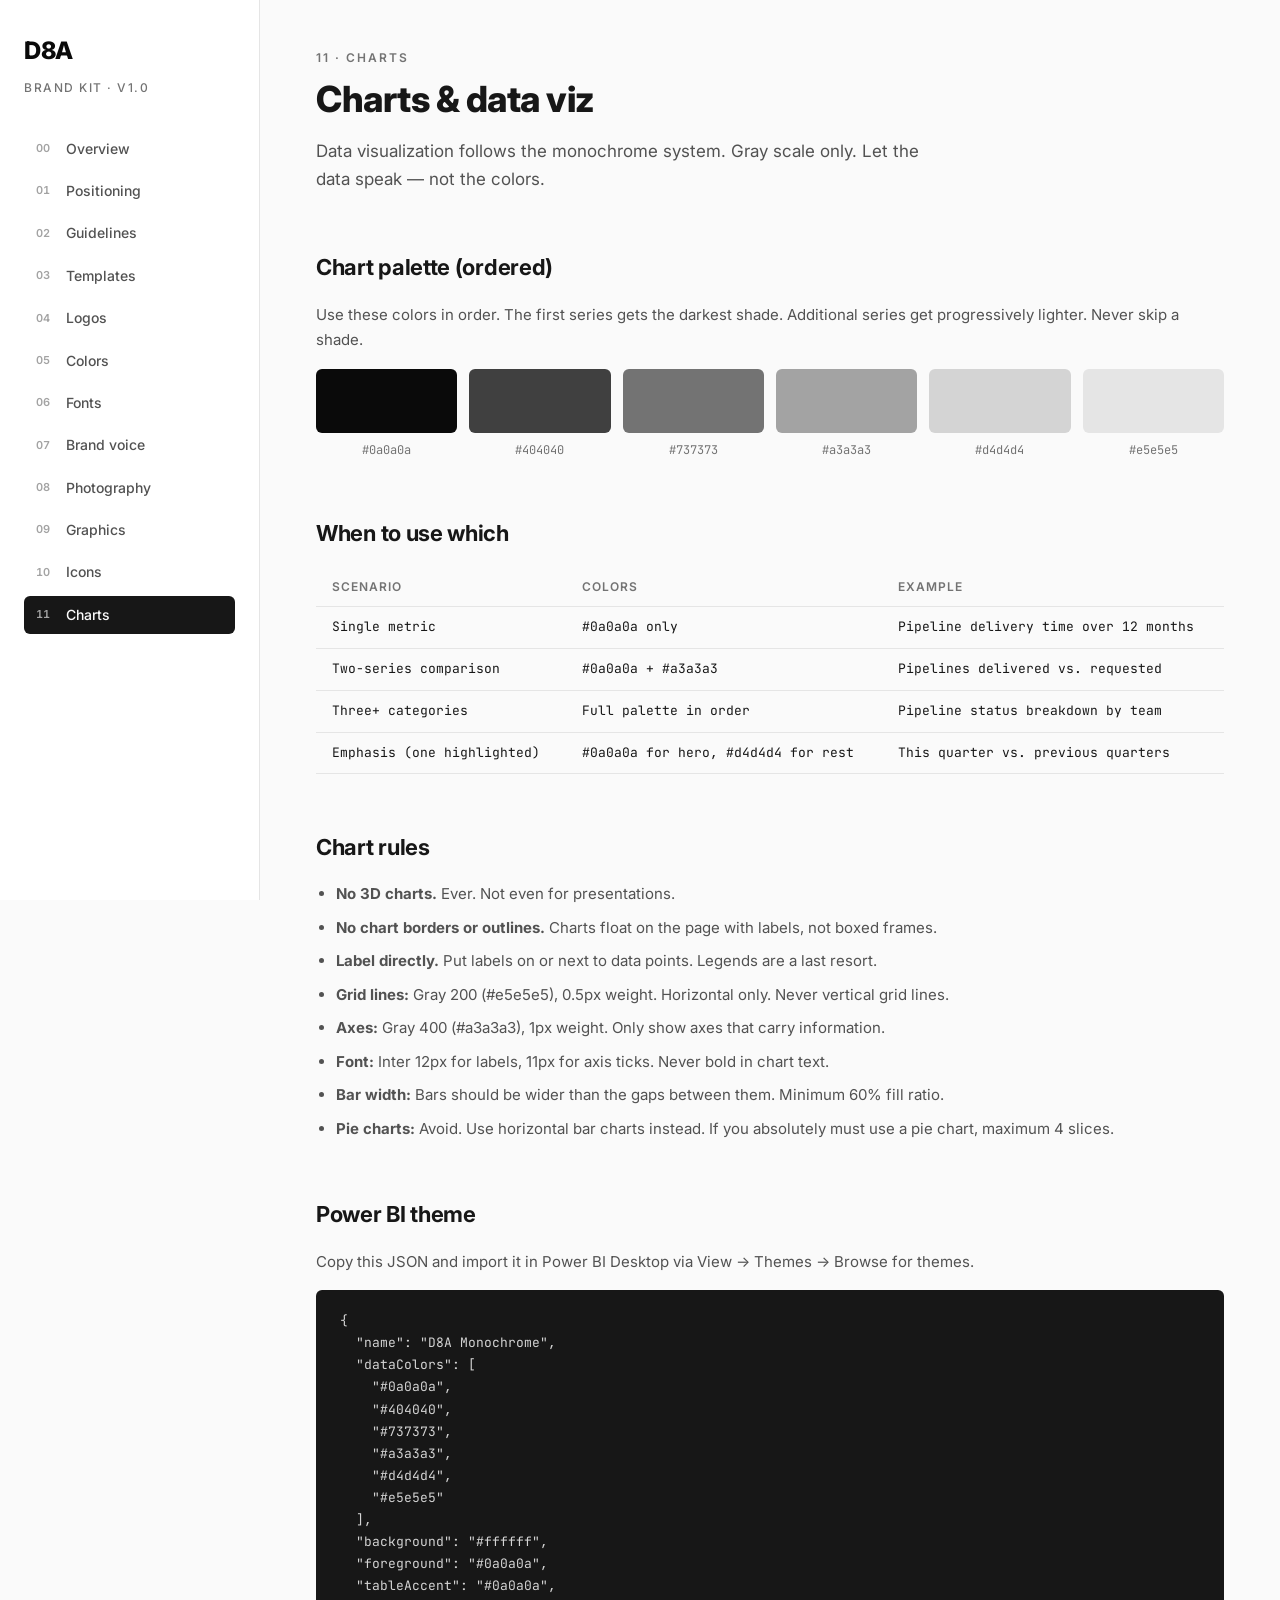
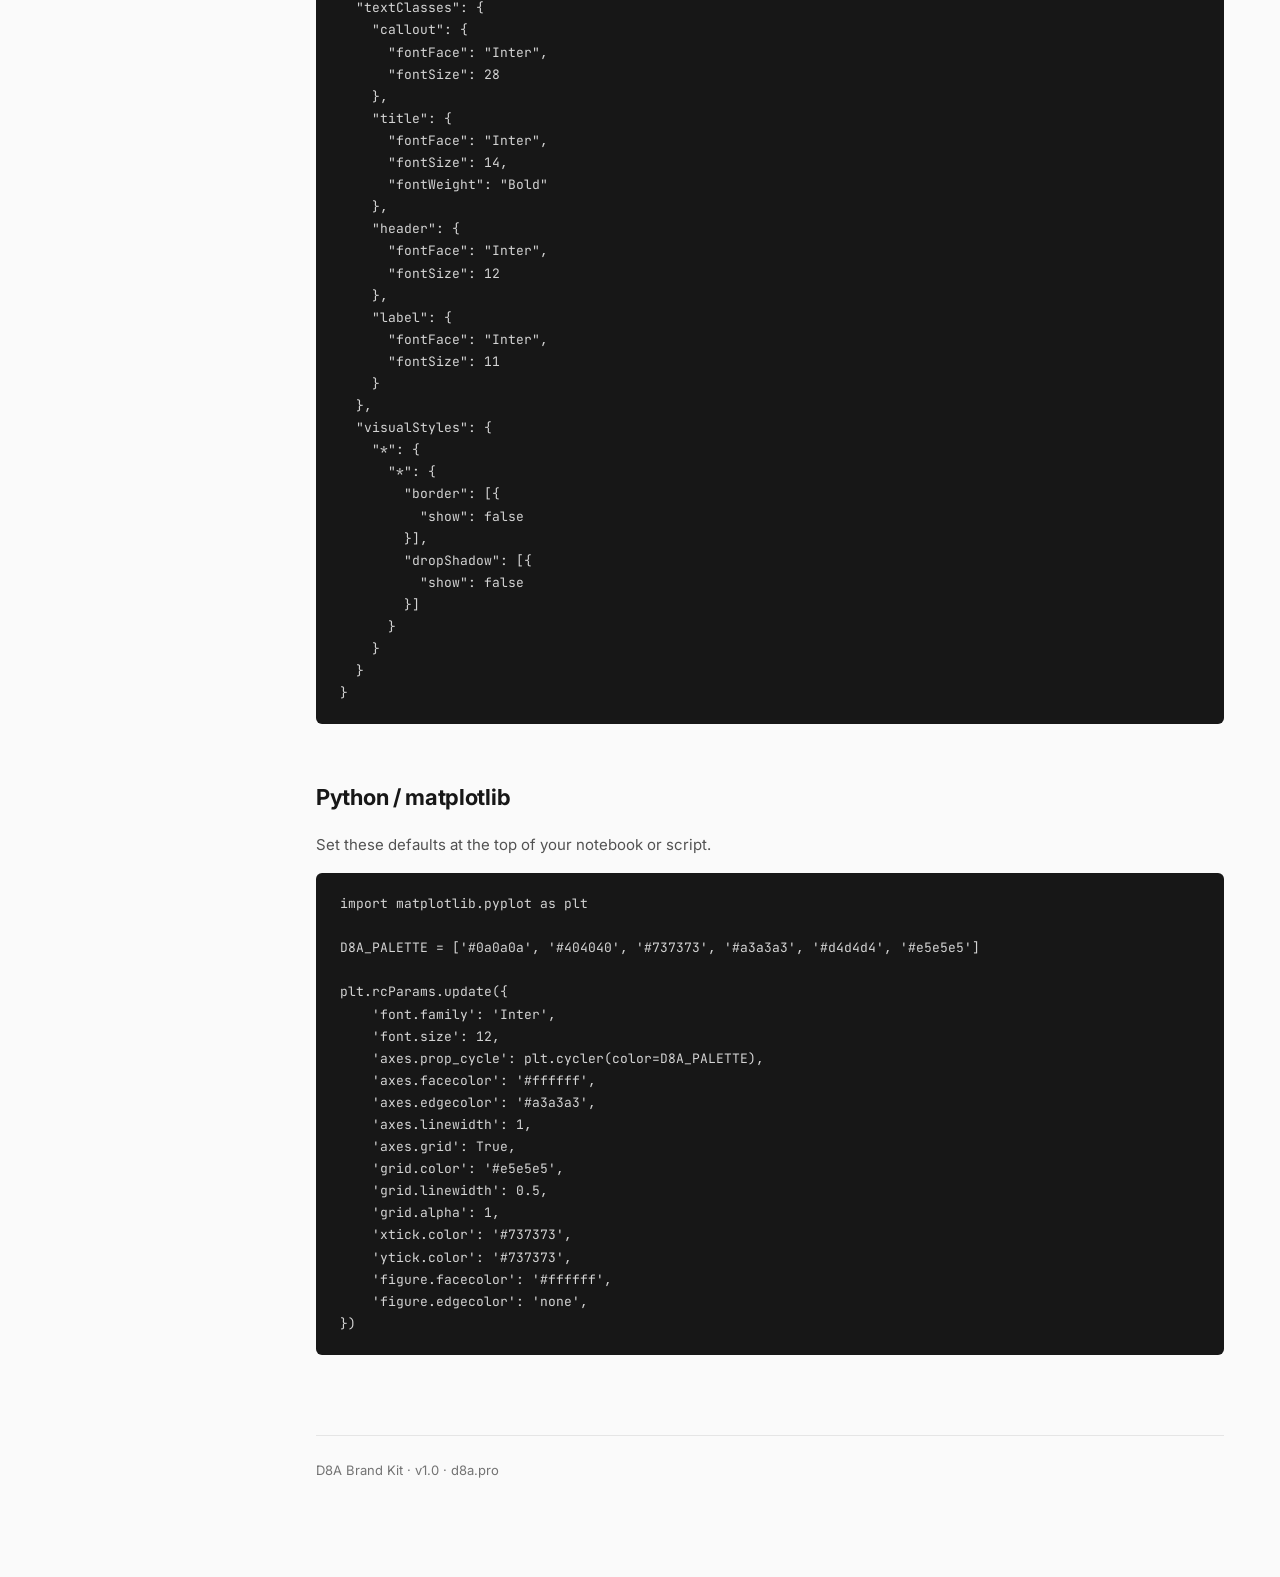
==== charts.html @ 619b54b8 "Initial D8A Brand Kit v1.0 12-page static brand kit: positioning, guidelines, templates, logos, colo" ====
<!DOCTYPE html>
<html lang="en">
<head>
  <meta charset="UTF-8">
  <meta name="viewport" content="width=device-width, initial-scale=1.0">
  <title>Charts &middot; D8A Brand Kit</title>
  <link rel="preconnect" href="https://fonts.googleapis.com">
  <link href="https://fonts.googleapis.com/css2?family=Inter:wght@400;500;600;700;800;900&family=JetBrains+Mono:wght@400;500&display=swap" rel="stylesheet">
  <link rel="stylesheet" href="css/style.css">
</head>
<body>
  <div class="shell">

    <aside class="sidebar">
      <div class="sidebar-brand"><h1>D8A</h1></div>
      <div class="sidebar-version">Brand Kit &middot; v1.0</div>
      <nav>
        <a href="index.html"><span class="nav-num">00</span> Overview</a>
        <a href="positioning.html"><span class="nav-num">01</span> Positioning</a>
        <a href="guidelines.html"><span class="nav-num">02</span> Guidelines</a>
        <a href="templates.html"><span class="nav-num">03</span> Templates</a>
        <a href="logos.html"><span class="nav-num">04</span> Logos</a>
        <a href="colors.html"><span class="nav-num">05</span> Colors</a>
        <a href="fonts.html"><span class="nav-num">06</span> Fonts</a>
        <a href="voice.html"><span class="nav-num">07</span> Brand voice</a>
        <a href="photos.html"><span class="nav-num">08</span> Photography</a>
        <a href="graphics.html"><span class="nav-num">09</span> Graphics</a>
        <a href="icons.html"><span class="nav-num">10</span> Icons</a>
        <a href="charts.html" class="active"><span class="nav-num">11</span> Charts</a>
      </nav>
    </aside>

    <main class="main">

      <div class="page-header">
        <div class="section-label">11 &middot; Charts</div>
        <h2>Charts &amp; data viz</h2>
        <p class="intro">Data visualization follows the monochrome system. Gray scale only. Let the data speak &mdash; not the colors.</p>
      </div>

      <!-- Chart palette -->
      <div class="section">
        <h3>Chart palette (ordered)</h3>
        <p class="mb-16">Use these colors in order. The first series gets the darkest shade. Additional series get progressively lighter. Never skip a shade.</p>
        <div class="chart-palette">
          <div class="chart-color">
            <div class="bar" style="background:#0a0a0a;"></div>
            <div class="label">#0a0a0a</div>
          </div>
          <div class="chart-color">
            <div class="bar" style="background:#404040;"></div>
            <div class="label">#404040</div>
          </div>
          <div class="chart-color">
            <div class="bar" style="background:#737373;"></div>
            <div class="label">#737373</div>
          </div>
          <div class="chart-color">
            <div class="bar" style="background:#a3a3a3;"></div>
            <div class="label">#a3a3a3</div>
          </div>
          <div class="chart-color">
            <div class="bar" style="background:#d4d4d4;"></div>
            <div class="label">#d4d4d4</div>
          </div>
          <div class="chart-color">
            <div class="bar" style="background:#e5e5e5;"></div>
            <div class="label">#e5e5e5</div>
          </div>
        </div>
      </div>

      <!-- When to use which -->
      <div class="section">
        <h3>When to use which</h3>
        <table class="color-table">
          <thead>
            <tr><th>Scenario</th><th>Colors</th><th>Example</th></tr>
          </thead>
          <tbody>
            <tr><td>Single metric</td><td>#0a0a0a only</td><td>Pipeline delivery time over 12 months</td></tr>
            <tr><td>Two-series comparison</td><td>#0a0a0a + #a3a3a3</td><td>Pipelines delivered vs. requested</td></tr>
            <tr><td>Three+ categories</td><td>Full palette in order</td><td>Pipeline status breakdown by team</td></tr>
            <tr><td>Emphasis (one highlighted)</td><td>#0a0a0a for hero, #d4d4d4 for rest</td><td>This quarter vs. previous quarters</td></tr>
          </tbody>
        </table>
      </div>

      <!-- Chart rules -->
      <div class="section">
        <h3>Chart rules</h3>
        <ul>
          <li><strong>No 3D charts.</strong> Ever. Not even for presentations.</li>
          <li><strong>No chart borders or outlines.</strong> Charts float on the page with labels, not boxed frames.</li>
          <li><strong>Label directly.</strong> Put labels on or next to data points. Legends are a last resort.</li>
          <li><strong>Grid lines:</strong> Gray 200 (#e5e5e5), 0.5px weight. Horizontal only. Never vertical grid lines.</li>
          <li><strong>Axes:</strong> Gray 400 (#a3a3a3), 1px weight. Only show axes that carry information.</li>
          <li><strong>Font:</strong> Inter 12px for labels, 11px for axis ticks. Never bold in chart text.</li>
          <li><strong>Bar width:</strong> Bars should be wider than the gaps between them. Minimum 60% fill ratio.</li>
          <li><strong>Pie charts:</strong> Avoid. Use horizontal bar charts instead. If you absolutely must use a pie chart, maximum 4 slices.</li>
        </ul>
      </div>

      <!-- Power BI theme -->
      <div class="section">
        <h3>Power BI theme</h3>
        <p class="mb-16">Copy this JSON and import it in Power BI Desktop via View &rarr; Themes &rarr; Browse for themes.</p>
        <div class="code-block">{
  "name": "D8A Monochrome",
  "dataColors": [
    "#0a0a0a",
    "#404040",
    "#737373",
    "#a3a3a3",
    "#d4d4d4",
    "#e5e5e5"
  ],
  "background": "#ffffff",
  "foreground": "#0a0a0a",
  "tableAccent": "#0a0a0a",
  "textClasses": {
    "callout": {
      "fontFace": "Inter",
      "fontSize": 28
    },
    "title": {
      "fontFace": "Inter",
      "fontSize": 14,
      "fontWeight": "Bold"
    },
    "header": {
      "fontFace": "Inter",
      "fontSize": 12
    },
    "label": {
      "fontFace": "Inter",
      "fontSize": 11
    }
  },
  "visualStyles": {
    "*": {
      "*": {
        "border": [{
          "show": false
        }],
        "dropShadow": [{
          "show": false
        }]
      }
    }
  }
}</div>
      </div>

      <!-- Python / matplotlib -->
      <div class="section">
        <h3>Python / matplotlib</h3>
        <p class="mb-16">Set these defaults at the top of your notebook or script.</p>
        <div class="code-block">import matplotlib.pyplot as plt

D8A_PALETTE = ['#0a0a0a', '#404040', '#737373', '#a3a3a3', '#d4d4d4', '#e5e5e5']

plt.rcParams.update({
    'font.family': 'Inter',
    'font.size': 12,
    'axes.prop_cycle': plt.cycler(color=D8A_PALETTE),
    'axes.facecolor': '#ffffff',
    'axes.edgecolor': '#a3a3a3',
    'axes.linewidth': 1,
    'axes.grid': True,
    'grid.color': '#e5e5e5',
    'grid.linewidth': 0.5,
    'grid.alpha': 1,
    'xtick.color': '#737373',
    'ytick.color': '#737373',
    'figure.facecolor': '#ffffff',
    'figure.edgecolor': 'none',
})</div>
      </div>

      <div class="footer">D8A Brand Kit &middot; v1.0 &middot; d8a.pro</div>

    </main>
  </div>
</body>
</html>
---- css/style.css ----
/* =========================================================
   D8A Brand Kit — style.css
   Monochrome system · Grays + Blacks · Accent TBD
   ========================================================= */

/* --- Custom Properties ---------------------------------- */
:root {
  /* Brand grays */
  --black:       #0a0a0a;
  --gray-950:    #171717;
  --gray-900:    #1a1a1a;
  --gray-800:    #262626;
  --gray-700:    #404040;
  --gray-600:    #525252;
  --gray-500:    #737373;
  --gray-400:    #a3a3a3;
  --gray-300:    #d4d4d4;
  --gray-200:    #e5e5e5;
  --gray-100:    #f5f5f5;
  --white:       #fafafa;

  /* Accent — placeholder, swap when ready */
  --accent:      #0a0a0a;
  --accent-soft:  #e5e5e5;

  /* Semantic */
  --bg:          var(--white);
  --fg:          var(--gray-950);
  --muted:       var(--gray-500);
  --border:      var(--gray-200);
  --surface:     #ffffff;

  /* Typography */
  --font-body:   'Inter', -apple-system, BlinkMacSystemFont, 'Segoe UI', sans-serif;
  --font-mono:   'JetBrains Mono', 'Fira Code', 'Consolas', monospace;

  /* Spacing */
  --sidebar-w:   260px;
  --content-max: 960px;
  --radius:      6px;
}

/* --- Reset ---------------------------------------------- */
*, *::before, *::after { box-sizing: border-box; margin: 0; padding: 0; }

html {
  font-size: 16px;
  -webkit-font-smoothing: antialiased;
  -moz-osx-font-smoothing: grayscale;
}

body {
  font-family: var(--font-body);
  color: var(--fg);
  background: var(--bg);
  line-height: 1.6;
}

a { color: inherit; text-decoration: none; }
img { max-width: 100%; display: block; }

/* --- Shell ---------------------------------------------- */
.shell {
  display: grid;
  grid-template-columns: var(--sidebar-w) 1fr;
  min-height: 100vh;
}

/* --- Sidebar -------------------------------------------- */
.sidebar {
  position: sticky;
  top: 0;
  width: var(--sidebar-w);
  height: 100vh;
  overflow-y: auto;
  padding: 32px 24px;
  border-right: 1px solid var(--border);
  background: var(--surface);
  z-index: 100;
}

.sidebar-brand {
  margin-bottom: 8px;
}

.sidebar-brand h1 {
  font-size: 24px;
  font-weight: 800;
  letter-spacing: -0.5px;
  color: var(--black);
}

.sidebar-version {
  font-size: 12px;
  font-weight: 500;
  color: var(--muted);
  text-transform: uppercase;
  letter-spacing: 1.5px;
  margin-bottom: 32px;
}

.sidebar nav {
  display: flex;
  flex-direction: column;
  gap: 4px;
}

.sidebar nav a {
  display: flex;
  align-items: center;
  gap: 12px;
  padding: 8px 12px;
  border-radius: var(--radius);
  font-size: 14px;
  font-weight: 500;
  color: var(--gray-600);
  transition: background 120ms ease, color 120ms ease;
}

.sidebar nav a:hover {
  background: var(--gray-100);
  color: var(--fg);
}

.sidebar nav a.active {
  background: var(--gray-950);
  color: var(--white);
}

.nav-num {
  font-size: 11px;
  font-weight: 600;
  font-variant-numeric: tabular-nums;
  color: var(--gray-400);
  min-width: 18px;
}

.sidebar nav a.active .nav-num {
  color: var(--gray-400);
}

/* --- Main ----------------------------------------------- */
.main {
  grid-column: 2;
  padding: 48px 56px 96px;
  max-width: calc(var(--content-max) + 112px);
}

/* --- Page Header ---------------------------------------- */
.page-header {
  margin-bottom: 56px;
}

.page-header .section-label {
  font-size: 12px;
  font-weight: 600;
  text-transform: uppercase;
  letter-spacing: 2px;
  color: var(--muted);
  margin-bottom: 12px;
}

.page-header h2 {
  font-size: 36px;
  font-weight: 800;
  letter-spacing: -0.5px;
  line-height: 1.15;
  margin-bottom: 16px;
}

.page-header .intro {
  font-size: 17px;
  color: var(--gray-600);
  max-width: 640px;
  line-height: 1.7;
}

/* --- Hero (overview) ------------------------------------ */
.hero {
  background: var(--black);
  color: var(--white);
  border-radius: 12px;
  padding: 64px 56px;
  margin-bottom: 56px;
  position: relative;
  overflow: hidden;
}

.hero .section-label {
  font-size: 12px;
  font-weight: 600;
  text-transform: uppercase;
  letter-spacing: 2px;
  color: var(--gray-400);
  margin-bottom: 16px;
}

.hero h2 {
  font-size: 48px;
  font-weight: 800;
  letter-spacing: -1px;
  line-height: 1.1;
  margin-bottom: 8px;
}

.hero .tagline-sub {
  font-size: 22px;
  font-weight: 400;
  color: var(--gray-400);
  margin-bottom: 24px;
}

.hero .intro {
  font-size: 17px;
  color: var(--gray-400);
  max-width: 560px;
  line-height: 1.7;
}

.hero .badge {
  display: inline-block;
  background: var(--gray-800);
  color: var(--gray-300);
  font-size: 12px;
  font-weight: 600;
  text-transform: uppercase;
  letter-spacing: 1.5px;
  padding: 8px 16px;
  border-radius: 999px;
  margin-top: 24px;
}

.hero-motif {
  position: absolute;
  right: 48px;
  top: 50%;
  transform: translateY(-50%);
  opacity: 0.06;
  font-size: 200px;
  font-weight: 900;
  line-height: 1;
  pointer-events: none;
  user-select: none;
}

/* --- Section -------------------------------------------- */
.section {
  margin-bottom: 56px;
}

.section h3 {
  font-size: 22px;
  font-weight: 700;
  margin-bottom: 16px;
  letter-spacing: -0.3px;
}

.section h4 {
  font-size: 16px;
  font-weight: 700;
  margin-bottom: 12px;
}

.section p,
.section li {
  font-size: 15px;
  color: var(--gray-600);
  line-height: 1.7;
}

.section ul,
.section ol {
  padding-left: 20px;
}

.section ul li,
.section ol li {
  margin-bottom: 8px;
}

/* --- Index Grid ----------------------------------------- */
.index-grid {
  display: grid;
  grid-template-columns: repeat(2, 1fr);
  gap: 20px;
}

.index-card {
  border: 1px solid var(--border);
  border-radius: var(--radius);
  padding: 28px 24px;
  transition: border-color 150ms ease, background 150ms ease;
  display: block;
}

.index-card:hover {
  border-color: var(--gray-400);
  background: var(--gray-100);
}

.index-card .num {
  font-size: 11px;
  font-weight: 600;
  text-transform: uppercase;
  letter-spacing: 1.5px;
  color: var(--muted);
  margin-bottom: 8px;
}

.index-card h3 {
  font-size: 18px;
  font-weight: 700;
  margin-bottom: 8px;
}

.index-card p {
  font-size: 14px;
  color: var(--gray-500);
  line-height: 1.6;
}

/* --- Color Swatches ------------------------------------- */
.swatch-grid {
  display: grid;
  grid-template-columns: repeat(auto-fill, minmax(200px, 1fr));
  gap: 20px;
}

.swatch {
  border: 1px solid var(--border);
  border-radius: var(--radius);
  overflow: hidden;
  cursor: pointer;
  transition: border-color 150ms ease;
}

.swatch:hover {
  border-color: var(--gray-400);
}

.swatch .color {
  height: 100px;
}

.swatch .meta {
  padding: 14px 16px;
}

.swatch .name {
  font-size: 14px;
  font-weight: 700;
  margin-bottom: 2px;
}

.swatch .hex {
  font-size: 13px;
  font-family: var(--font-mono);
  color: var(--muted);
}

.swatch .usage {
  font-size: 12px;
  color: var(--gray-400);
  margin-top: 6px;
}

/* --- Color Values Table --------------------------------- */
.color-table {
  width: 100%;
  border-collapse: collapse;
  font-size: 14px;
  margin-top: 16px;
}

.color-table th,
.color-table td {
  text-align: left;
  padding: 10px 16px;
  border-bottom: 1px solid var(--border);
}

.color-table th {
  font-weight: 600;
  font-size: 12px;
  text-transform: uppercase;
  letter-spacing: 1px;
  color: var(--muted);
}

.color-table td {
  font-family: var(--font-mono);
  font-size: 13px;
}

/* --- Type Specimen -------------------------------------- */
.type-specimen {
  margin-bottom: 32px;
  padding: 24px;
  border: 1px solid var(--border);
  border-radius: var(--radius);
}

.type-specimen .sample {
  margin-bottom: 12px;
}

.type-specimen .spec {
  font-size: 12px;
  font-family: var(--font-mono);
  color: var(--muted);
}

/* --- Do / Don't ----------------------------------------- */
.do-dont-grid {
  display: grid;
  grid-template-columns: 1fr 1fr;
  gap: 20px;
}

.do-card,
.dont-card {
  border: 1px solid var(--border);
  border-radius: var(--radius);
  padding: 24px;
}

.do-card {
  border-top: 3px solid var(--gray-950);
}

.dont-card {
  border-top: 3px solid var(--gray-400);
}

.do-card .label,
.dont-card .label {
  font-size: 12px;
  font-weight: 700;
  text-transform: uppercase;
  letter-spacing: 1.5px;
  margin-bottom: 12px;
}

.do-card .label { color: var(--gray-950); }
.dont-card .label { color: var(--gray-400); }

.do-card blockquote,
.dont-card blockquote {
  font-size: 15px;
  line-height: 1.6;
  margin-bottom: 8px;
  font-style: italic;
}

.do-card .reason,
.dont-card .reason {
  font-size: 13px;
  color: var(--muted);
}

/* --- Two-Col Compare ------------------------------------ */
.two-col {
  display: grid;
  grid-template-columns: 1fr 1fr;
  gap: 24px;
}

.two-col .col h4 {
  margin-bottom: 12px;
}

.two-col .col ul {
  list-style: none;
  padding: 0;
}

.two-col .col ul li {
  padding: 8px 0;
  border-bottom: 1px solid var(--border);
  font-size: 15px;
}

/* --- Pain / Gain Cards ---------------------------------- */
.pain-gain-grid {
  display: grid;
  grid-template-columns: 1fr 1fr;
  gap: 16px;
}

.pain-card,
.gain-card {
  border: 1px solid var(--border);
  border-radius: var(--radius);
  padding: 20px;
}

.pain-card .num,
.gain-card .num {
  font-size: 11px;
  font-weight: 700;
  color: var(--muted);
  margin-bottom: 6px;
}

.pain-card h4,
.gain-card h4 {
  font-size: 15px;
  font-weight: 700;
  margin-bottom: 6px;
}

.pain-card p,
.gain-card p {
  font-size: 13px;
  color: var(--gray-500);
  line-height: 1.6;
}

/* --- Rule Cards ----------------------------------------- */
.rule-list {
  display: flex;
  flex-direction: column;
  gap: 16px;
}

.rule {
  display: flex;
  gap: 16px;
  padding: 20px;
  border: 1px solid var(--border);
  border-radius: var(--radius);
}

.rule .rule-num {
  font-size: 14px;
  font-weight: 800;
  color: var(--gray-400);
  min-width: 32px;
}

.rule .rule-body h4 {
  font-size: 15px;
  font-weight: 700;
  margin-bottom: 4px;
}

.rule .rule-body p {
  font-size: 14px;
  color: var(--gray-500);
  line-height: 1.6;
}

/* --- Checklist ------------------------------------------ */
.checklist {
  display: flex;
  flex-direction: column;
  gap: 8px;
}

.checklist-item {
  display: flex;
  align-items: center;
  gap: 12px;
  padding: 12px 16px;
  border: 1px solid var(--border);
  border-radius: var(--radius);
  font-size: 14px;
}

.checklist-item .check {
  width: 20px;
  height: 20px;
  border: 2px solid var(--gray-300);
  border-radius: 4px;
  flex-shrink: 0;
}

/* --- ICP Cards ------------------------------------------ */
.icp-grid {
  display: grid;
  grid-template-columns: repeat(auto-fill, minmax(260px, 1fr));
  gap: 16px;
}

.icp-card {
  border: 1px solid var(--border);
  border-radius: var(--radius);
  padding: 24px;
}

.icp-card h4 {
  font-size: 16px;
  font-weight: 700;
  margin-bottom: 8px;
}

.icp-card p {
  font-size: 14px;
  color: var(--gray-500);
  line-height: 1.6;
}

/* --- Code Block ----------------------------------------- */
.code-block {
  background: var(--gray-950);
  color: var(--gray-300);
  border-radius: var(--radius);
  padding: 20px 24px;
  font-family: var(--font-mono);
  font-size: 13px;
  line-height: 1.7;
  overflow-x: auto;
  white-space: pre;
}

/* --- Photo Grid ----------------------------------------- */
.photo-grid {
  display: grid;
  grid-template-columns: repeat(3, 1fr);
  gap: 16px;
}

.photo-card {
  border: 1px solid var(--border);
  border-radius: var(--radius);
  overflow: hidden;
}

.photo-card .placeholder {
  height: 180px;
  background: var(--gray-100);
  display: flex;
  align-items: center;
  justify-content: center;
  color: var(--gray-400);
  font-size: 13px;
}

.photo-card .caption {
  padding: 12px 16px;
  font-size: 13px;
  color: var(--gray-500);
}

/* --- Logo Display --------------------------------------- */
.logo-grid {
  display: grid;
  grid-template-columns: repeat(2, 1fr);
  gap: 20px;
}

.logo-card {
  border: 1px solid var(--border);
  border-radius: var(--radius);
  padding: 48px 32px;
  display: flex;
  align-items: center;
  justify-content: center;
  min-height: 180px;
  position: relative;
}

.logo-card.bg-white  { background: #ffffff; }
.logo-card.bg-light  { background: var(--gray-100); }
.logo-card.bg-dark   { background: var(--gray-900); color: var(--white); }
.logo-card.bg-black  { background: var(--black); color: var(--white); }

.logo-card .logo-text {
  font-size: 42px;
  font-weight: 900;
  letter-spacing: -1px;
}

.logo-card .variant-label {
  position: absolute;
  bottom: 12px;
  left: 16px;
  font-size: 11px;
  font-weight: 600;
  text-transform: uppercase;
  letter-spacing: 1px;
  color: var(--muted);
}

.logo-card.bg-dark .variant-label,
.logo-card.bg-black .variant-label {
  color: var(--gray-500);
}

/* --- Chart Palette -------------------------------------- */
.chart-palette {
  display: flex;
  gap: 12px;
  margin-bottom: 24px;
}

.chart-color {
  flex: 1;
  text-align: center;
}

.chart-color .bar {
  height: 64px;
  border-radius: var(--radius);
  margin-bottom: 8px;
}

.chart-color .label {
  font-size: 12px;
  font-family: var(--font-mono);
  color: var(--muted);
}

/* --- Toast ---------------------------------------------- */
.toast {
  position: fixed;
  bottom: 24px;
  left: 50%;
  transform: translateX(-50%) translateY(100px);
  background: var(--gray-950);
  color: var(--white);
  padding: 10px 20px;
  border-radius: var(--radius);
  font-size: 13px;
  font-weight: 500;
  opacity: 0;
  transition: transform 200ms ease, opacity 200ms ease;
  z-index: 9999;
  pointer-events: none;
}

.toast.show {
  transform: translateX(-50%) translateY(0);
  opacity: 1;
}

/* --- Footer --------------------------------------------- */
.footer {
  margin-top: 80px;
  padding-top: 24px;
  border-top: 1px solid var(--border);
  font-size: 13px;
  color: var(--muted);
}

/* --- Utility -------------------------------------------- */
.mt-32 { margin-top: 32px; }
.mt-24 { margin-top: 24px; }
.mt-16 { margin-top: 16px; }
.mb-24 { margin-bottom: 24px; }
.mb-16 { margin-bottom: 16px; }
.text-mono { font-family: var(--font-mono); }
.text-muted { color: var(--muted); }
.text-sm { font-size: 13px; }

/* --- Responsive ----------------------------------------- */
@media (max-width: 900px) {
  .shell {
    grid-template-columns: 1fr;
  }

  .sidebar {
    position: static;
    width: 100%;
    height: auto;
    border-right: none;
    border-bottom: 1px solid var(--border);
    padding: 20px 24px;
  }

  .sidebar nav {
    flex-direction: row;
    flex-wrap: wrap;
    gap: 4px;
  }

  .main {
    grid-column: 1;
    padding: 32px 24px 64px;
  }

  .hero {
    padding: 40px 32px;
  }

  .hero h2 {
    font-size: 32px;
  }

  .index-grid,
  .do-dont-grid,
  .two-col,
  .pain-gain-grid,
  .logo-grid {
    grid-template-columns: 1fr;
  }

  .photo-grid {
    grid-template-columns: 1fr 1fr;
  }
}

@media (max-width: 600px) {
  .photo-grid {
    grid-template-columns: 1fr;
  }

  .swatch-grid {
    grid-template-columns: 1fr 1fr;
  }

  .chart-palette {
    flex-wrap: wrap;
  }
}
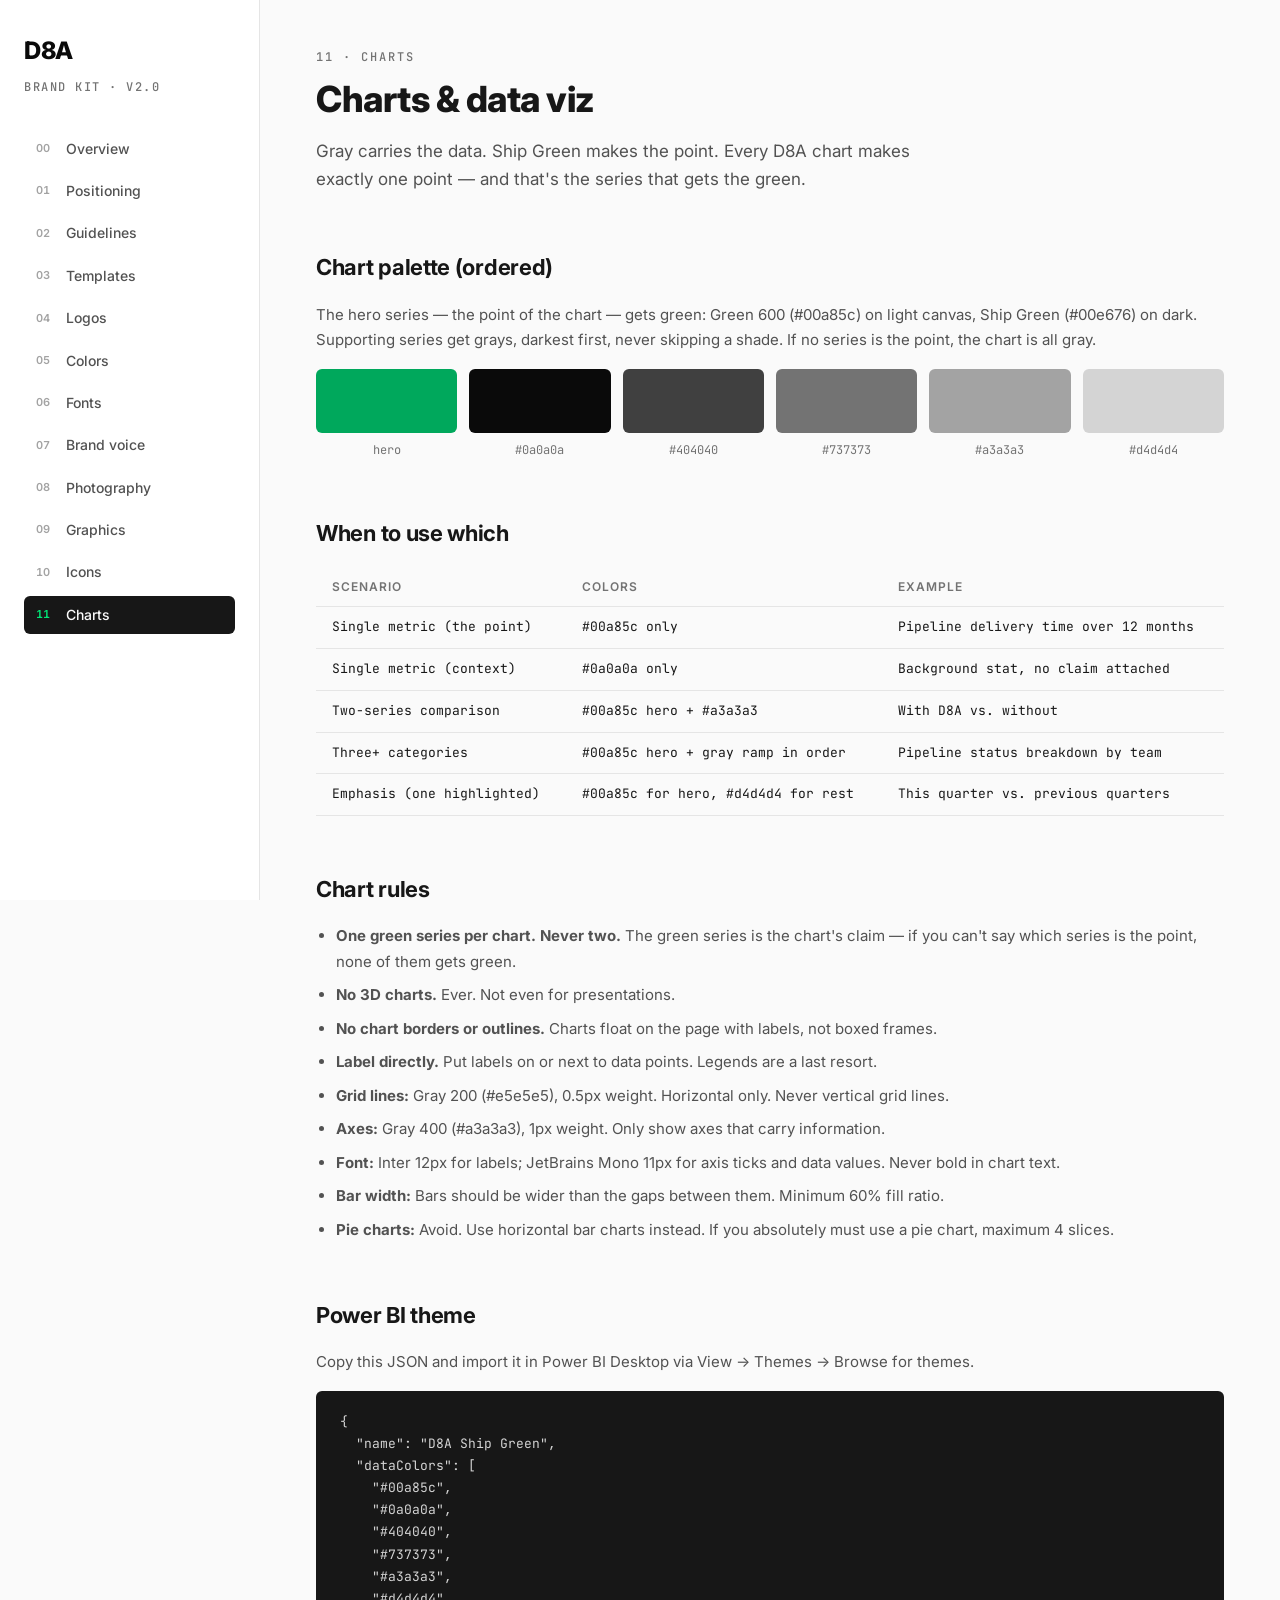
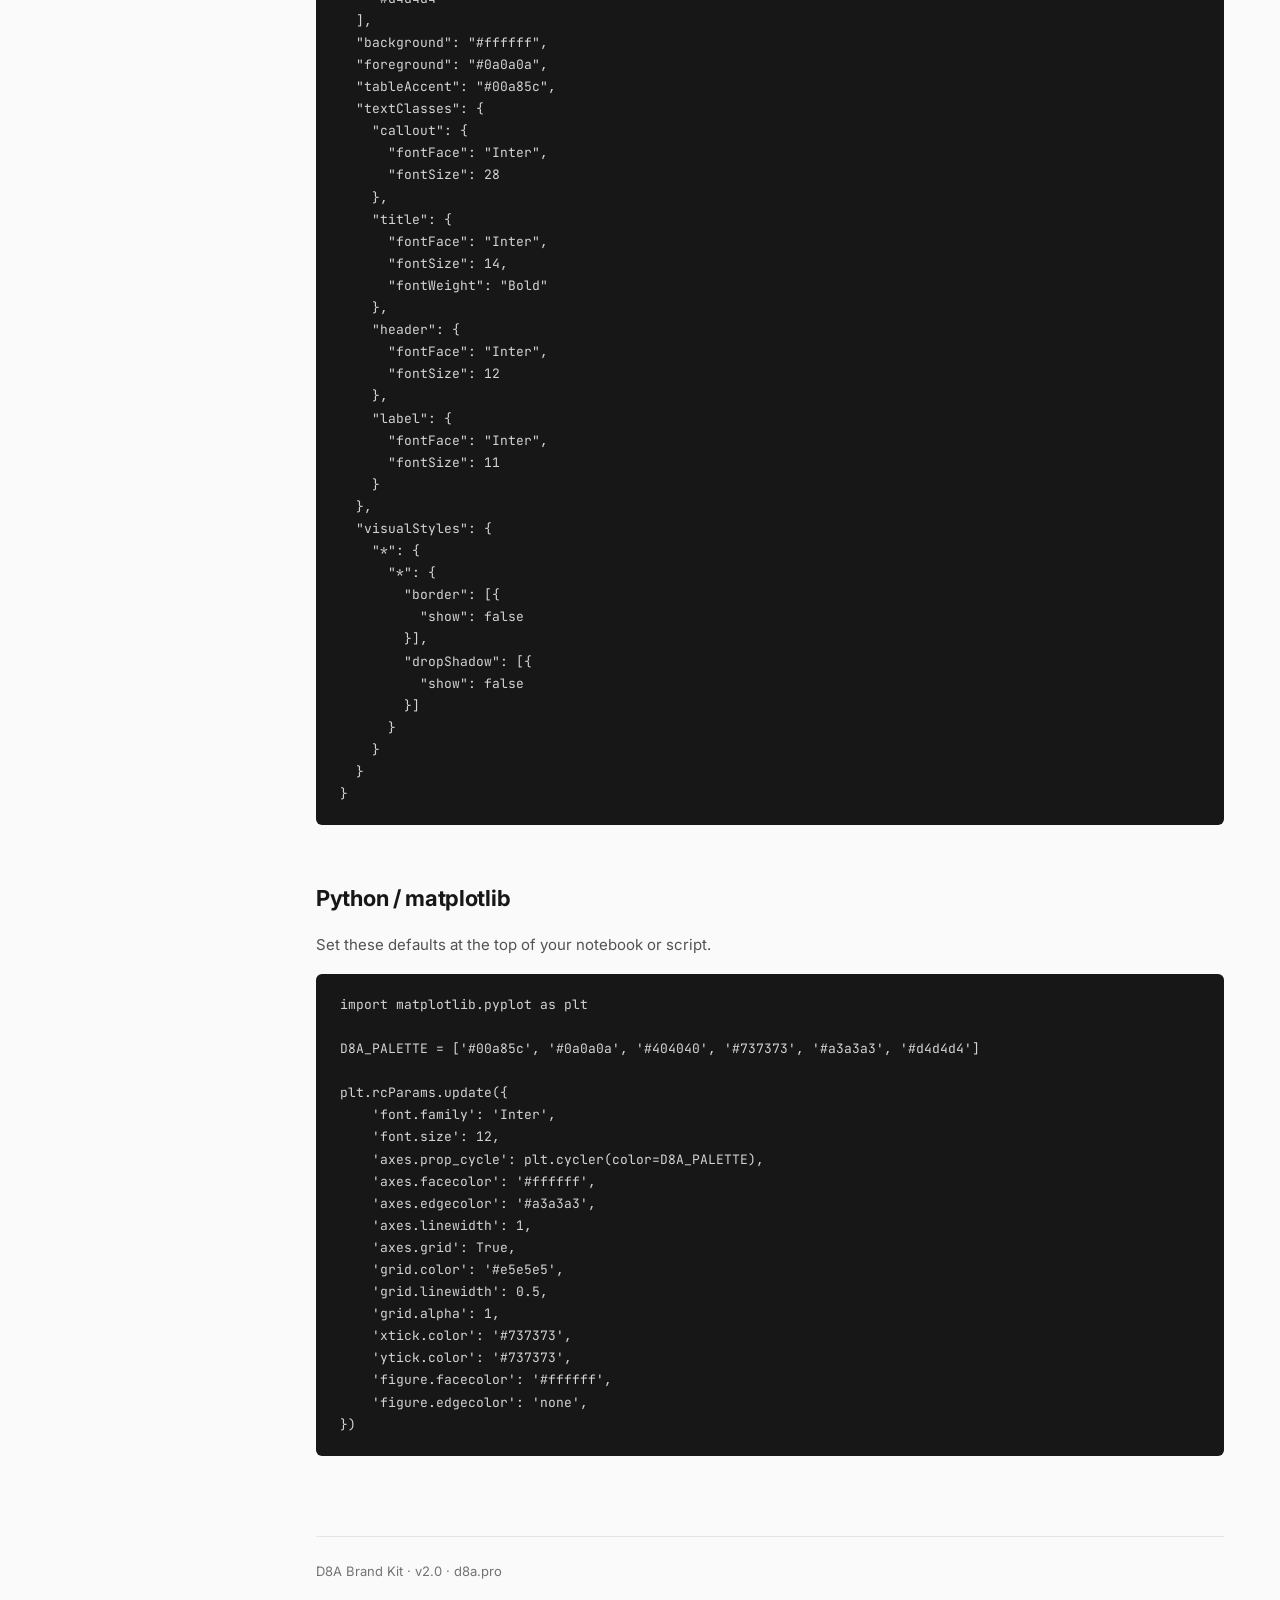
==== commit fe2d2acb: "Brand Kit v2.0: Ship Green identity on the monochrome chassis v1.0 reserved the accent slot on purpo" ====
--- a/charts.html
+++ b/charts.html
@@ -13,7 +13,7 @@
 
     <aside class="sidebar">
       <div class="sidebar-brand"><h1>D8A</h1></div>
-      <div class="sidebar-version">Brand Kit &middot; v1.0</div>
+      <div class="sidebar-version">Brand Kit &middot; v2.0</div>
       <nav>
         <a href="index.html"><span class="nav-num">00</span> Overview</a>
         <a href="positioning.html"><span class="nav-num">01</span> Positioning</a>
@@ -35,14 +35,18 @@
       <div class="page-header">
         <div class="section-label">11 &middot; Charts</div>
         <h2>Charts &amp; data viz</h2>
-        <p class="intro">Data visualization follows the monochrome system. Gray scale only. Let the data speak &mdash; not the colors.</p>
+        <p class="intro">Gray carries the data. Ship Green makes the point. Every D8A chart makes exactly one point &mdash; and that's the series that gets the green.</p>
       </div>
 
       <!-- Chart palette -->
       <div class="section">
         <h3>Chart palette (ordered)</h3>
-        <p class="mb-16">Use these colors in order. The first series gets the darkest shade. Additional series get progressively lighter. Never skip a shade.</p>
+        <p class="mb-16">The hero series &mdash; the point of the chart &mdash; gets green: Green 600 (#00a85c) on light canvas, Ship Green (#00e676) on dark. Supporting series get grays, darkest first, never skipping a shade. If no series is the point, the chart is all gray.</p>
         <div class="chart-palette">
+          <div class="chart-color">
+            <div class="bar" style="background:#00a85c;"></div>
+            <div class="label">hero</div>
+          </div>
           <div class="chart-color">
             <div class="bar" style="background:#0a0a0a;"></div>
             <div class="label">#0a0a0a</div>
@@ -63,10 +67,6 @@
             <div class="bar" style="background:#d4d4d4;"></div>
             <div class="label">#d4d4d4</div>
           </div>
-          <div class="chart-color">
-            <div class="bar" style="background:#e5e5e5;"></div>
-            <div class="label">#e5e5e5</div>
-          </div>
         </div>
       </div>
 
@@ -78,10 +78,11 @@
             <tr><th>Scenario</th><th>Colors</th><th>Example</th></tr>
           </thead>
           <tbody>
-            <tr><td>Single metric</td><td>#0a0a0a only</td><td>Pipeline delivery time over 12 months</td></tr>
-            <tr><td>Two-series comparison</td><td>#0a0a0a + #a3a3a3</td><td>Pipelines delivered vs. requested</td></tr>
-            <tr><td>Three+ categories</td><td>Full palette in order</td><td>Pipeline status breakdown by team</td></tr>
-            <tr><td>Emphasis (one highlighted)</td><td>#0a0a0a for hero, #d4d4d4 for rest</td><td>This quarter vs. previous quarters</td></tr>
+            <tr><td>Single metric (the point)</td><td>#00a85c only</td><td>Pipeline delivery time over 12 months</td></tr>
+            <tr><td>Single metric (context)</td><td>#0a0a0a only</td><td>Background stat, no claim attached</td></tr>
+            <tr><td>Two-series comparison</td><td>#00a85c hero + #a3a3a3</td><td>With D8A vs. without</td></tr>
+            <tr><td>Three+ categories</td><td>#00a85c hero + gray ramp in order</td><td>Pipeline status breakdown by team</td></tr>
+            <tr><td>Emphasis (one highlighted)</td><td>#00a85c for hero, #d4d4d4 for rest</td><td>This quarter vs. previous quarters</td></tr>
           </tbody>
         </table>
       </div>
@@ -90,12 +91,13 @@
       <div class="section">
         <h3>Chart rules</h3>
         <ul>
+          <li><strong>One green series per chart. Never two.</strong> The green series is the chart's claim &mdash; if you can't say which series is the point, none of them gets green.</li>
           <li><strong>No 3D charts.</strong> Ever. Not even for presentations.</li>
           <li><strong>No chart borders or outlines.</strong> Charts float on the page with labels, not boxed frames.</li>
           <li><strong>Label directly.</strong> Put labels on or next to data points. Legends are a last resort.</li>
           <li><strong>Grid lines:</strong> Gray 200 (#e5e5e5), 0.5px weight. Horizontal only. Never vertical grid lines.</li>
           <li><strong>Axes:</strong> Gray 400 (#a3a3a3), 1px weight. Only show axes that carry information.</li>
-          <li><strong>Font:</strong> Inter 12px for labels, 11px for axis ticks. Never bold in chart text.</li>
+          <li><strong>Font:</strong> Inter 12px for labels; JetBrains Mono 11px for axis ticks and data values. Never bold in chart text.</li>
           <li><strong>Bar width:</strong> Bars should be wider than the gaps between them. Minimum 60% fill ratio.</li>
           <li><strong>Pie charts:</strong> Avoid. Use horizontal bar charts instead. If you absolutely must use a pie chart, maximum 4 slices.</li>
         </ul>
@@ -106,18 +108,18 @@
         <h3>Power BI theme</h3>
         <p class="mb-16">Copy this JSON and import it in Power BI Desktop via View &rarr; Themes &rarr; Browse for themes.</p>
         <div class="code-block">{
-  "name": "D8A Monochrome",
+  "name": "D8A Ship Green",
   "dataColors": [
+    "#00a85c",
     "#0a0a0a",
     "#404040",
     "#737373",
     "#a3a3a3",
-    "#d4d4d4",
-    "#e5e5e5"
+    "#d4d4d4"
   ],
   "background": "#ffffff",
   "foreground": "#0a0a0a",
-  "tableAccent": "#0a0a0a",
+  "tableAccent": "#00a85c",
   "textClasses": {
     "callout": {
       "fontFace": "Inter",
@@ -158,7 +160,7 @@
         <p class="mb-16">Set these defaults at the top of your notebook or script.</p>
         <div class="code-block">import matplotlib.pyplot as plt
 
-D8A_PALETTE = ['#0a0a0a', '#404040', '#737373', '#a3a3a3', '#d4d4d4', '#e5e5e5']
+D8A_PALETTE = ['#00a85c', '#0a0a0a', '#404040', '#737373', '#a3a3a3', '#d4d4d4']
 
 plt.rcParams.update({
     'font.family': 'Inter',
@@ -178,7 +180,7 @@
 })</div>
       </div>
 
-      <div class="footer">D8A Brand Kit &middot; v1.0 &middot; d8a.pro</div>
+      <div class="footer">D8A Brand Kit &middot; v2.0 &middot; d8a.pro</div>
 
     </main>
   </div>
--- a/css/style.css
+++ b/css/style.css
@@ -1,6 +1,6 @@
 /* =========================================================
    D8A Brand Kit — style.css
-   Monochrome system · Grays + Blacks · Accent TBD
+   Monochrome chassis · Ship Green accent · Dark-led
    ========================================================= */
 
 /* --- Custom Properties ---------------------------------- */
@@ -19,9 +19,15 @@
   --gray-100:    #f5f5f5;
   --white:       #fafafa;
 
-  /* Accent — placeholder, swap when ready */
-  --accent:      #0a0a0a;
-  --accent-soft:  #e5e5e5;
+  /* Ship Green — the one accent. The color of a passing pipeline. */
+  --green:       #00e676;  /* signal — dark canvas only */
+  --green-600:   #00a85c;  /* UI accents, large text on light */
+  --green-700:   #007a47;  /* body-size text and links on light */
+  --green-tint:  #e6f9ef;  /* subtle fills on light */
+  --green-glow:  rgba(0, 230, 118, 0.12);  /* subtle fills on dark */
+
+  --accent:      var(--green-600);
+  --accent-soft: var(--green-tint);
 
   /* Semantic */
   --bg:          var(--white);
@@ -91,6 +97,7 @@
 }
 
 .sidebar-version {
+  font-family: var(--font-mono);
   font-size: 12px;
   font-weight: 500;
   color: var(--muted);
@@ -136,7 +143,7 @@
 }
 
 .sidebar nav a.active .nav-num {
-  color: var(--gray-400);
+  color: var(--green);
 }
 
 /* --- Main ----------------------------------------------- */
@@ -152,8 +159,9 @@
 }
 
 .page-header .section-label {
+  font-family: var(--font-mono);
   font-size: 12px;
-  font-weight: 600;
+  font-weight: 500;
   text-transform: uppercase;
   letter-spacing: 2px;
   color: var(--muted);
@@ -187,11 +195,12 @@
 }
 
 .hero .section-label {
+  font-family: var(--font-mono);
   font-size: 12px;
-  font-weight: 600;
+  font-weight: 500;
   text-transform: uppercase;
   letter-spacing: 2px;
-  color: var(--gray-400);
+  color: var(--green);
   margin-bottom: 16px;
 }
 
@@ -299,8 +308,9 @@
 }
 
 .index-card .num {
+  font-family: var(--font-mono);
   font-size: 11px;
-  font-weight: 600;
+  font-weight: 500;
   text-transform: uppercase;
   letter-spacing: 1.5px;
   color: var(--muted);
@@ -425,7 +435,7 @@
 }
 
 .do-card {
-  border-top: 3px solid var(--gray-950);
+  border-top: 3px solid var(--green-600);
 }
 
 .dont-card {
@@ -441,7 +451,7 @@
   margin-bottom: 12px;
 }
 
-.do-card .label { color: var(--gray-950); }
+.do-card .label { color: var(--green-700); }
 .dont-card .label { color: var(--gray-400); }
 
 .do-card blockquote,
@@ -675,8 +685,9 @@
   position: absolute;
   bottom: 12px;
   left: 16px;
+  font-family: var(--font-mono);
   font-size: 11px;
-  font-weight: 600;
+  font-weight: 500;
   text-transform: uppercase;
   letter-spacing: 1px;
   color: var(--muted);
@@ -743,6 +754,82 @@
   color: var(--muted);
 }
 
+/* --- Canvas demos (colors page) -------------------------- */
+.canvas-demo {
+  border-radius: var(--radius);
+  padding: 40px 36px;
+  border: 1px solid var(--border);
+  background: #ffffff;
+}
+
+.canvas-demo.dark {
+  background: var(--black);
+  border-color: var(--black);
+}
+
+.canvas-demo .demo-eyebrow {
+  font-family: var(--font-mono);
+  font-size: 11px;
+  font-weight: 500;
+  text-transform: uppercase;
+  letter-spacing: 1.5px;
+  color: var(--green-700);
+  margin-bottom: 12px;
+}
+
+.canvas-demo.dark .demo-eyebrow {
+  color: var(--green);
+}
+
+.canvas-demo .demo-headline {
+  font-size: 24px;
+  font-weight: 800;
+  letter-spacing: -0.5px;
+  line-height: 1.2;
+  color: var(--black);
+  margin-bottom: 8px;
+}
+
+.canvas-demo.dark .demo-headline {
+  color: var(--white);
+}
+
+.canvas-demo .demo-body {
+  font-size: 14px;
+  line-height: 1.6;
+  color: var(--gray-600);
+  margin-bottom: 20px;
+}
+
+.canvas-demo.dark .demo-body {
+  color: var(--gray-400);
+}
+
+.demo-cta {
+  display: inline-block;
+  font-size: 14px;
+  font-weight: 600;
+  padding: 10px 20px;
+  border-radius: var(--radius);
+  background: var(--green-600);
+  color: #ffffff;
+}
+
+.canvas-demo.dark .demo-cta {
+  background: var(--green);
+  color: var(--black);
+}
+
+/* --- Signal pulse (graphics page) ------------------------- */
+.pulse-path {
+  stroke-dasharray: 60 340;
+  animation: d8a-pulse 3s linear infinite;
+}
+
+@keyframes d8a-pulse {
+  to { stroke-dashoffset: -400; }
+}
+
 /* --- Utility -------------------------------------------- */
 .mt-32 { margin-top: 32px; }
 .mt-24 { margin-top: 24px; }
@@ -752,6 +839,7 @@
 .text-mono { font-family: var(--font-mono); }
 .text-muted { color: var(--muted); }
 .text-sm { font-size: 13px; }
+.text-green { color: var(--green-700); }
 
 /* --- Responsive ----------------------------------------- */
 @media (max-width: 900px) {
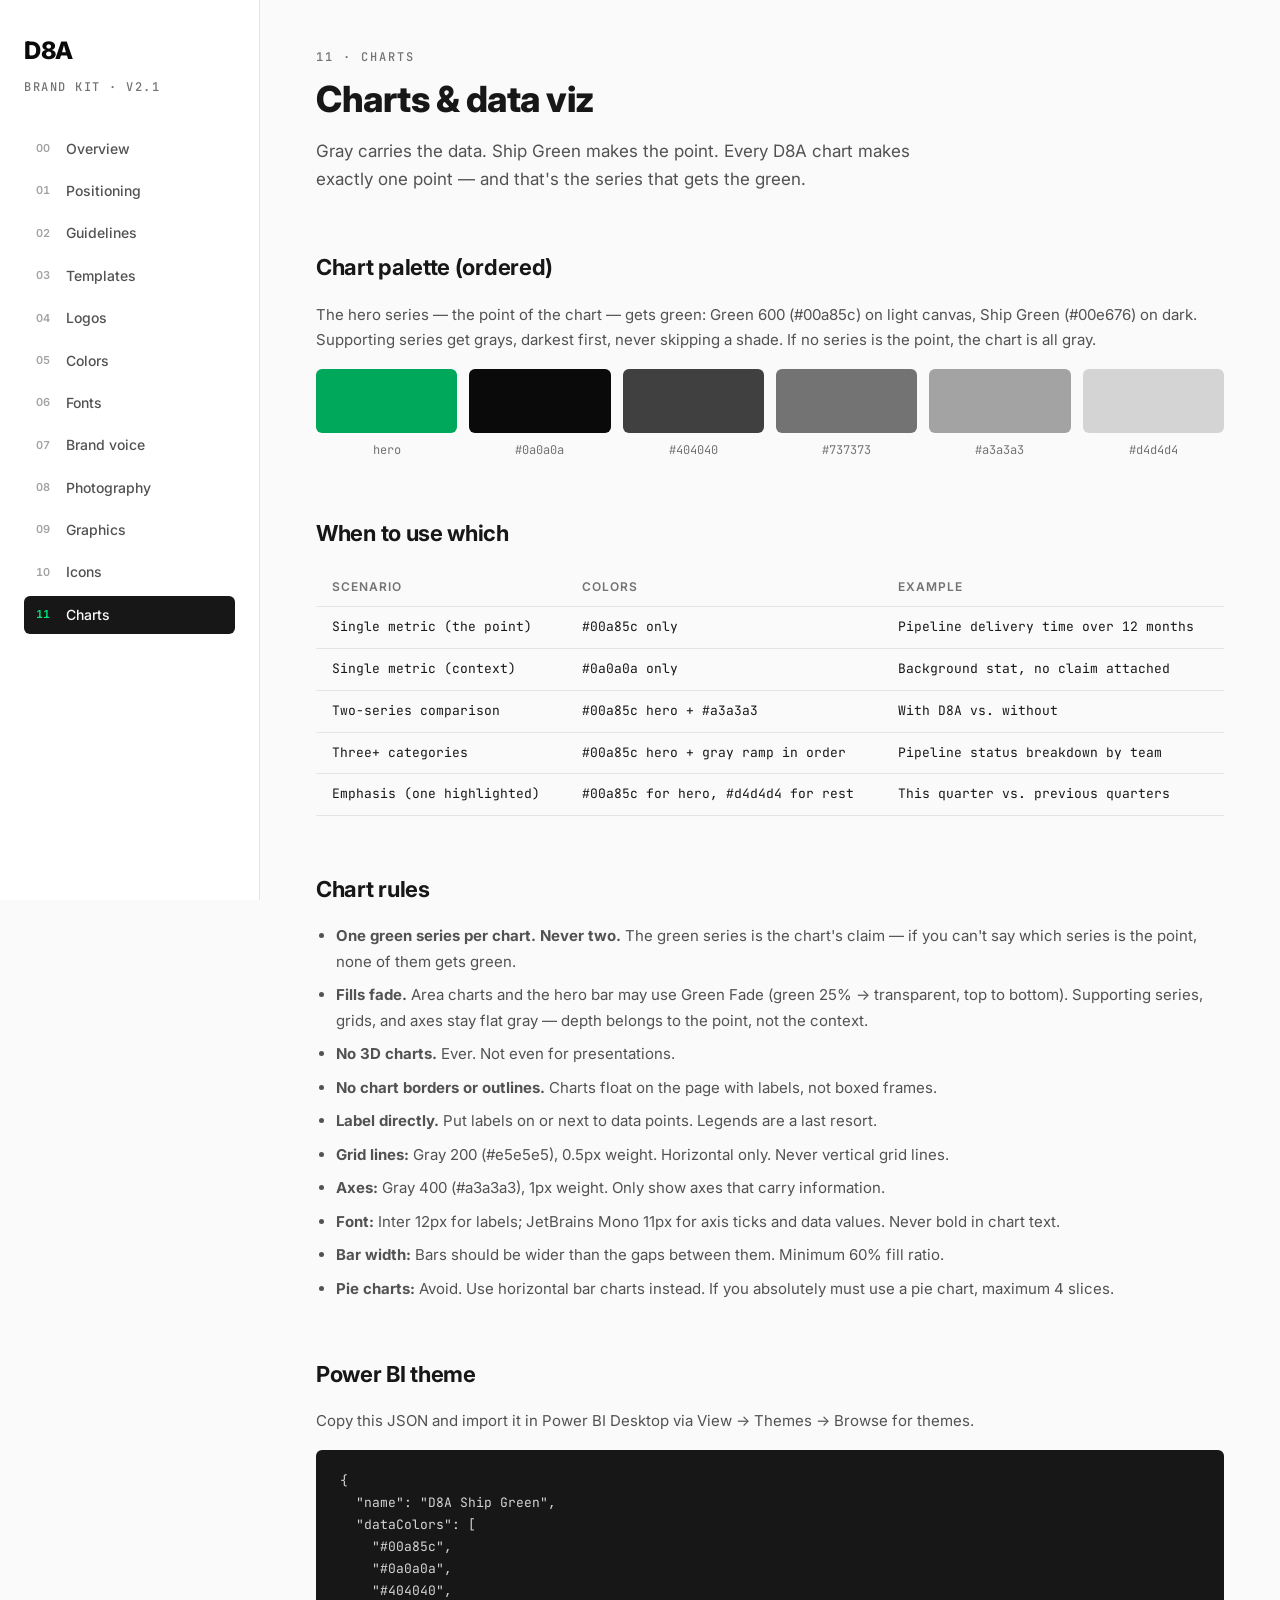
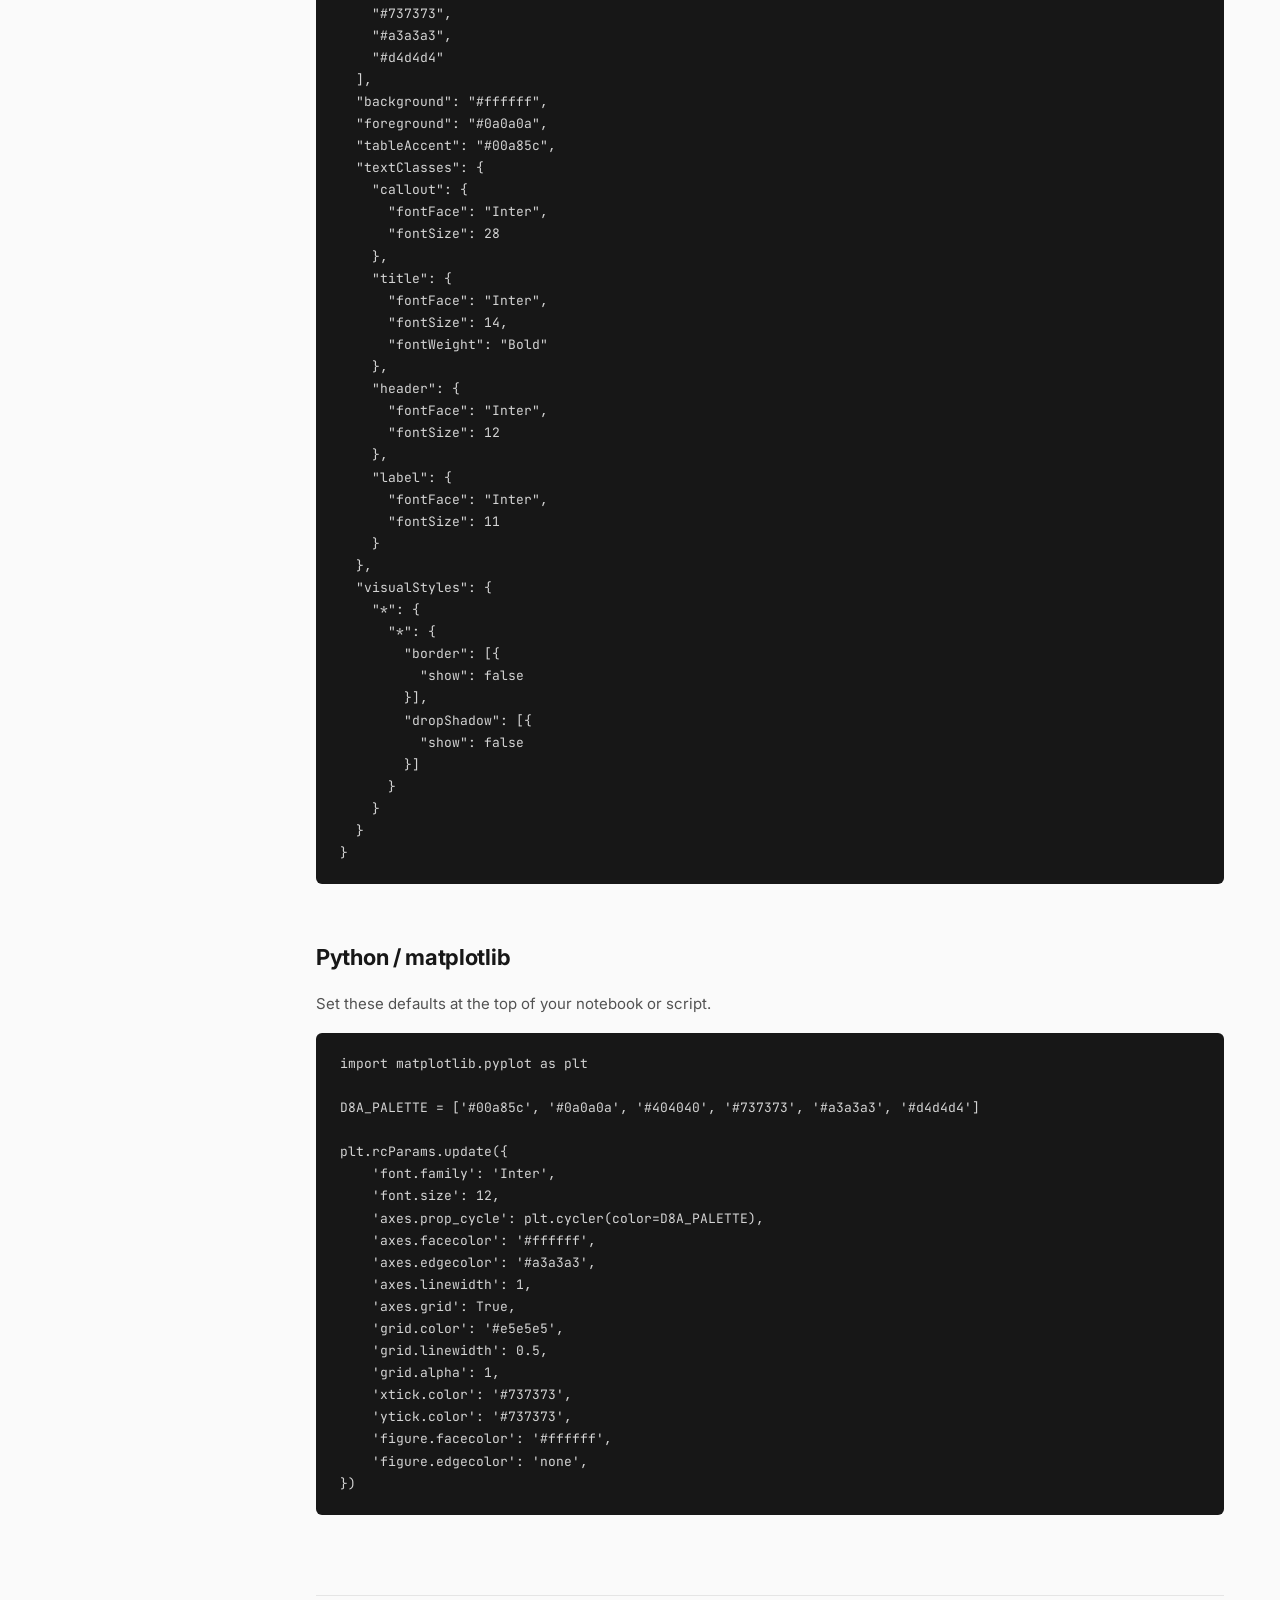
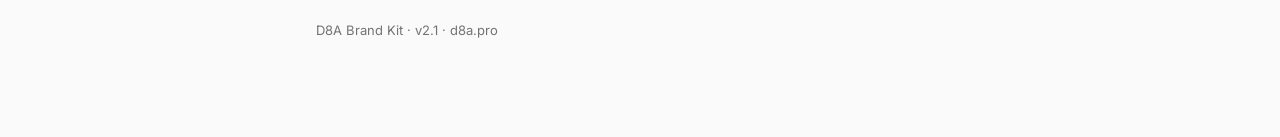
==== commit 54359c7d: "Brand Kit v2.1: Depth — bridge tones, gradient recipes, signal glow Feedback on v2.0: too binary — g" ====
--- a/charts.html
+++ b/charts.html
@@ -13,7 +13,7 @@
 
     <aside class="sidebar">
       <div class="sidebar-brand"><h1>D8A</h1></div>
-      <div class="sidebar-version">Brand Kit &middot; v2.0</div>
+      <div class="sidebar-version">Brand Kit &middot; v2.1</div>
       <nav>
         <a href="index.html"><span class="nav-num">00</span> Overview</a>
         <a href="positioning.html"><span class="nav-num">01</span> Positioning</a>
@@ -92,6 +92,7 @@
         <h3>Chart rules</h3>
         <ul>
           <li><strong>One green series per chart. Never two.</strong> The green series is the chart's claim &mdash; if you can't say which series is the point, none of them gets green.</li>
+          <li><strong>Fills fade.</strong> Area charts and the hero bar may use Green Fade (green 25% &rarr; transparent, top to bottom). Supporting series, grids, and axes stay flat gray &mdash; depth belongs to the point, not the context.</li>
           <li><strong>No 3D charts.</strong> Ever. Not even for presentations.</li>
           <li><strong>No chart borders or outlines.</strong> Charts float on the page with labels, not boxed frames.</li>
           <li><strong>Label directly.</strong> Put labels on or next to data points. Legends are a last resort.</li>
@@ -180,7 +181,7 @@
 })</div>
       </div>
 
-      <div class="footer">D8A Brand Kit &middot; v2.0 &middot; d8a.pro</div>
+      <div class="footer">D8A Brand Kit &middot; v2.1 &middot; d8a.pro</div>
 
     </main>
   </div>
--- a/css/style.css
+++ b/css/style.css
@@ -29,6 +29,17 @@
   --accent:      var(--green-600);
   --accent-soft: var(--green-tint);
 
+  /* Depth (v2.1) — bridge tones between the grays and the green */
+  --green-300:   #7dffb8;  /* mint — gradient endpoints and text on green-tinted darks */
+  --green-900:   #0f2b1c;  /* deep green surface — badges and fills on dark */
+  --ink-green:   #0d1a13;  /* green-tinted black — canvas depth endpoint */
+
+  /* Depth (v2.1) — gradient recipes. One hue family per gradient, or a fade to transparent. */
+  --grad-canvas: linear-gradient(160deg, #0a0a0a 0%, #0d1a13 100%);
+  --grad-green:  linear-gradient(135deg, #00e676 0%, #00a85c 100%);
+  --grad-fade:   linear-gradient(180deg, rgba(0, 230, 118, 0.25) 0%, rgba(0, 230, 118, 0) 100%);
+  --glow-signal: radial-gradient(120% 140% at 85% 15%, rgba(0, 230, 118, 0.16) 0%, rgba(0, 230, 118, 0) 55%);
+
   /* Semantic */
   --bg:          var(--white);
   --fg:          var(--gray-950);
@@ -185,7 +196,7 @@
 
 /* --- Hero (overview) ------------------------------------ */
 .hero {
-  background: var(--black);
+  background: var(--glow-signal), var(--grad-canvas);
   color: var(--white);
   border-radius: 12px;
   padding: 64px 56px;
@@ -210,6 +221,11 @@
   letter-spacing: -1px;
   line-height: 1.1;
   margin-bottom: 8px;
+  background: linear-gradient(120deg, var(--white) 45%, var(--green-300) 100%);
+  -webkit-background-clip: text;
+  background-clip: text;
+  color: transparent;
+  width: fit-content;
 }
 
 .hero .tagline-sub {
@@ -228,10 +244,12 @@
 
 .hero .badge {
   display: inline-block;
-  background: var(--gray-800);
-  color: var(--gray-300);
+  background: var(--green-glow);
+  border: 1px solid rgba(0, 230, 118, 0.25);
+  color: var(--green-300);
+  font-family: var(--font-mono);
   font-size: 12px;
-  font-weight: 600;
+  font-weight: 500;
   text-transform: uppercase;
   letter-spacing: 1.5px;
   padding: 8px 16px;
@@ -763,7 +781,7 @@
 }
 
 .canvas-demo.dark {
-  background: var(--black);
+  background: var(--glow-signal), var(--grad-canvas);
   border-color: var(--black);
 }
 
@@ -816,7 +834,7 @@
 }
 
 .canvas-demo.dark .demo-cta {
-  background: var(--green);
+  background: var(--grad-green);
   color: var(--black);
 }
 
@@ -826,8 +844,28 @@
   animation: d8a-pulse 3s linear infinite;
 }
 
+.pulse-tail {
+  stroke-dasharray: 120 280;
+  opacity: 0.25;
+  animation: d8a-pulse 3s linear infinite;
+  animation-delay: 0.12s;
+}
+
 @keyframes d8a-pulse {
   to { stroke-dashoffset: -400; }
+}
+
+/* --- Gradient swatches (colors page) ---------------------- */
+.swatch .color.on-black {
+  background-color: var(--black);
+}
+
+.grad-text {
+  background: linear-gradient(120deg, var(--white) 45%, var(--green-300) 100%);
+  -webkit-background-clip: text;
+  background-clip: text;
+  color: transparent;
+  width: fit-content;
 }
 
 /* --- Utility -------------------------------------------- */
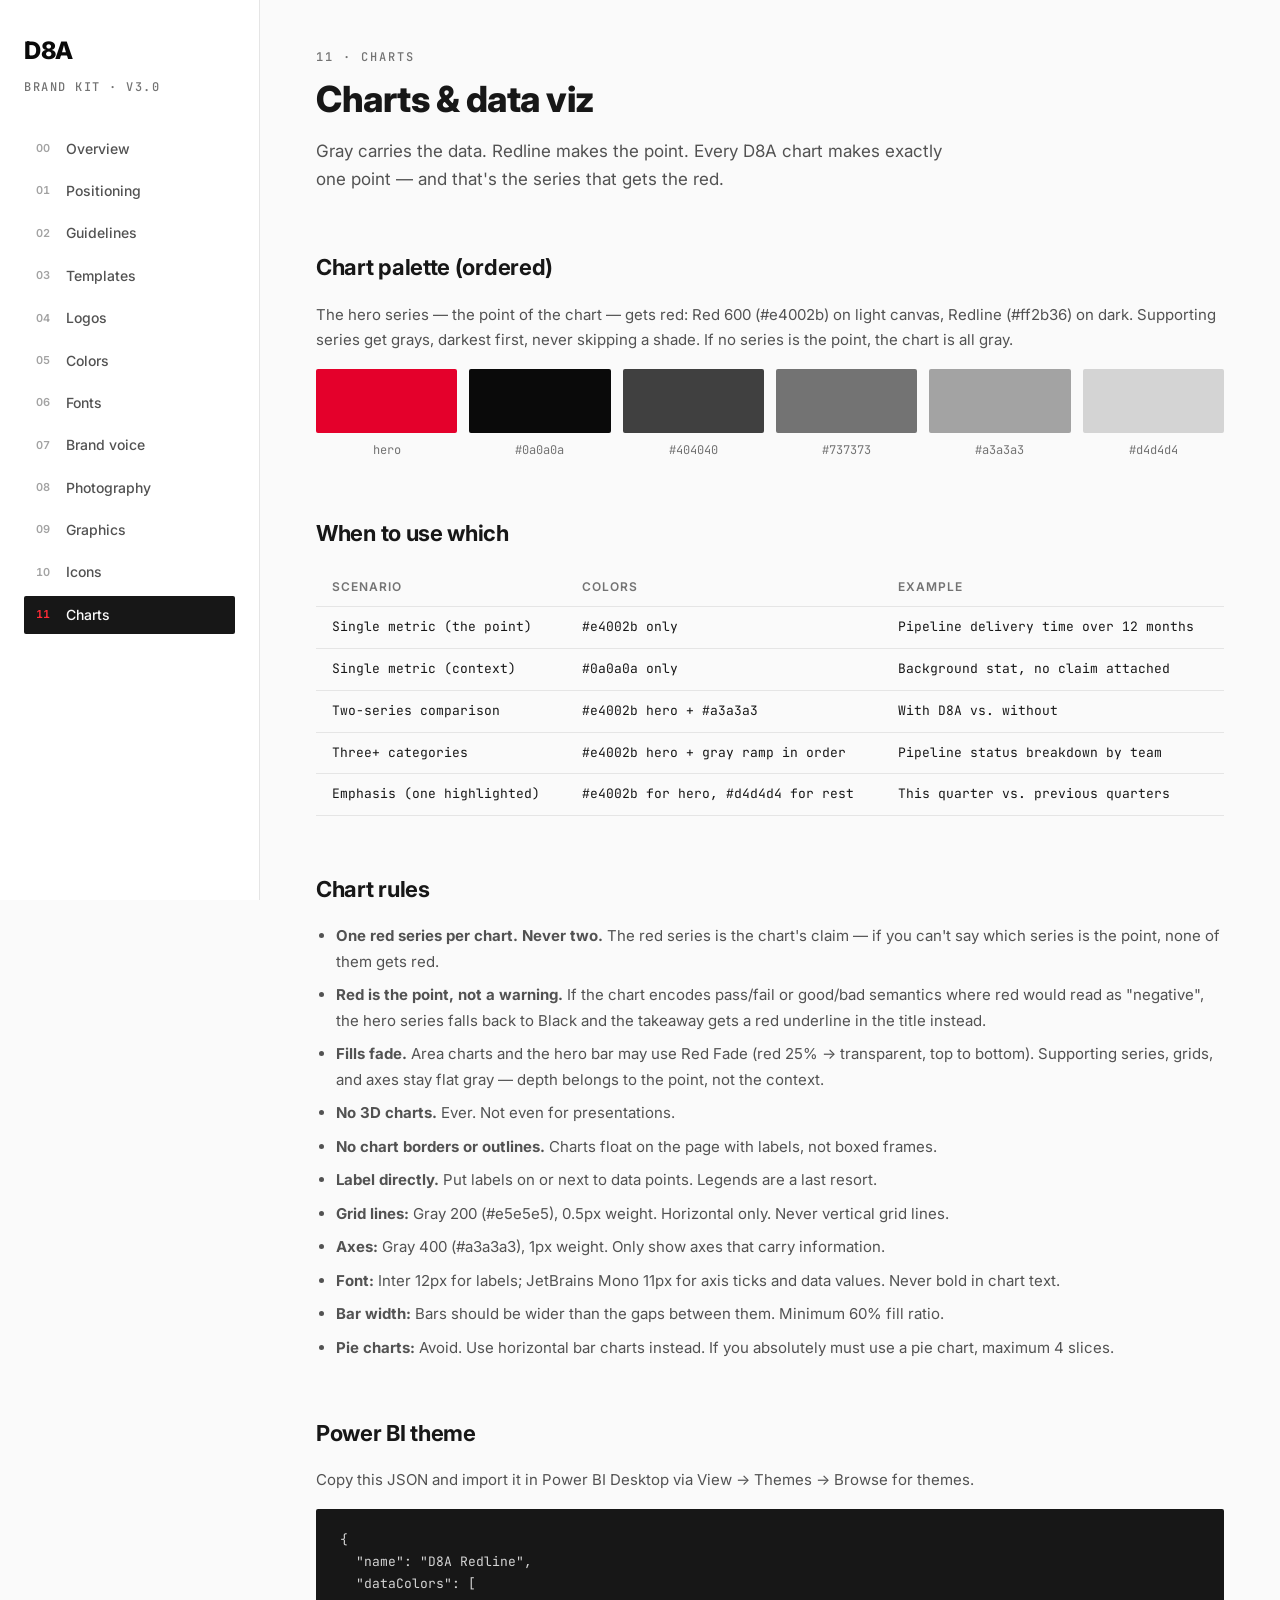
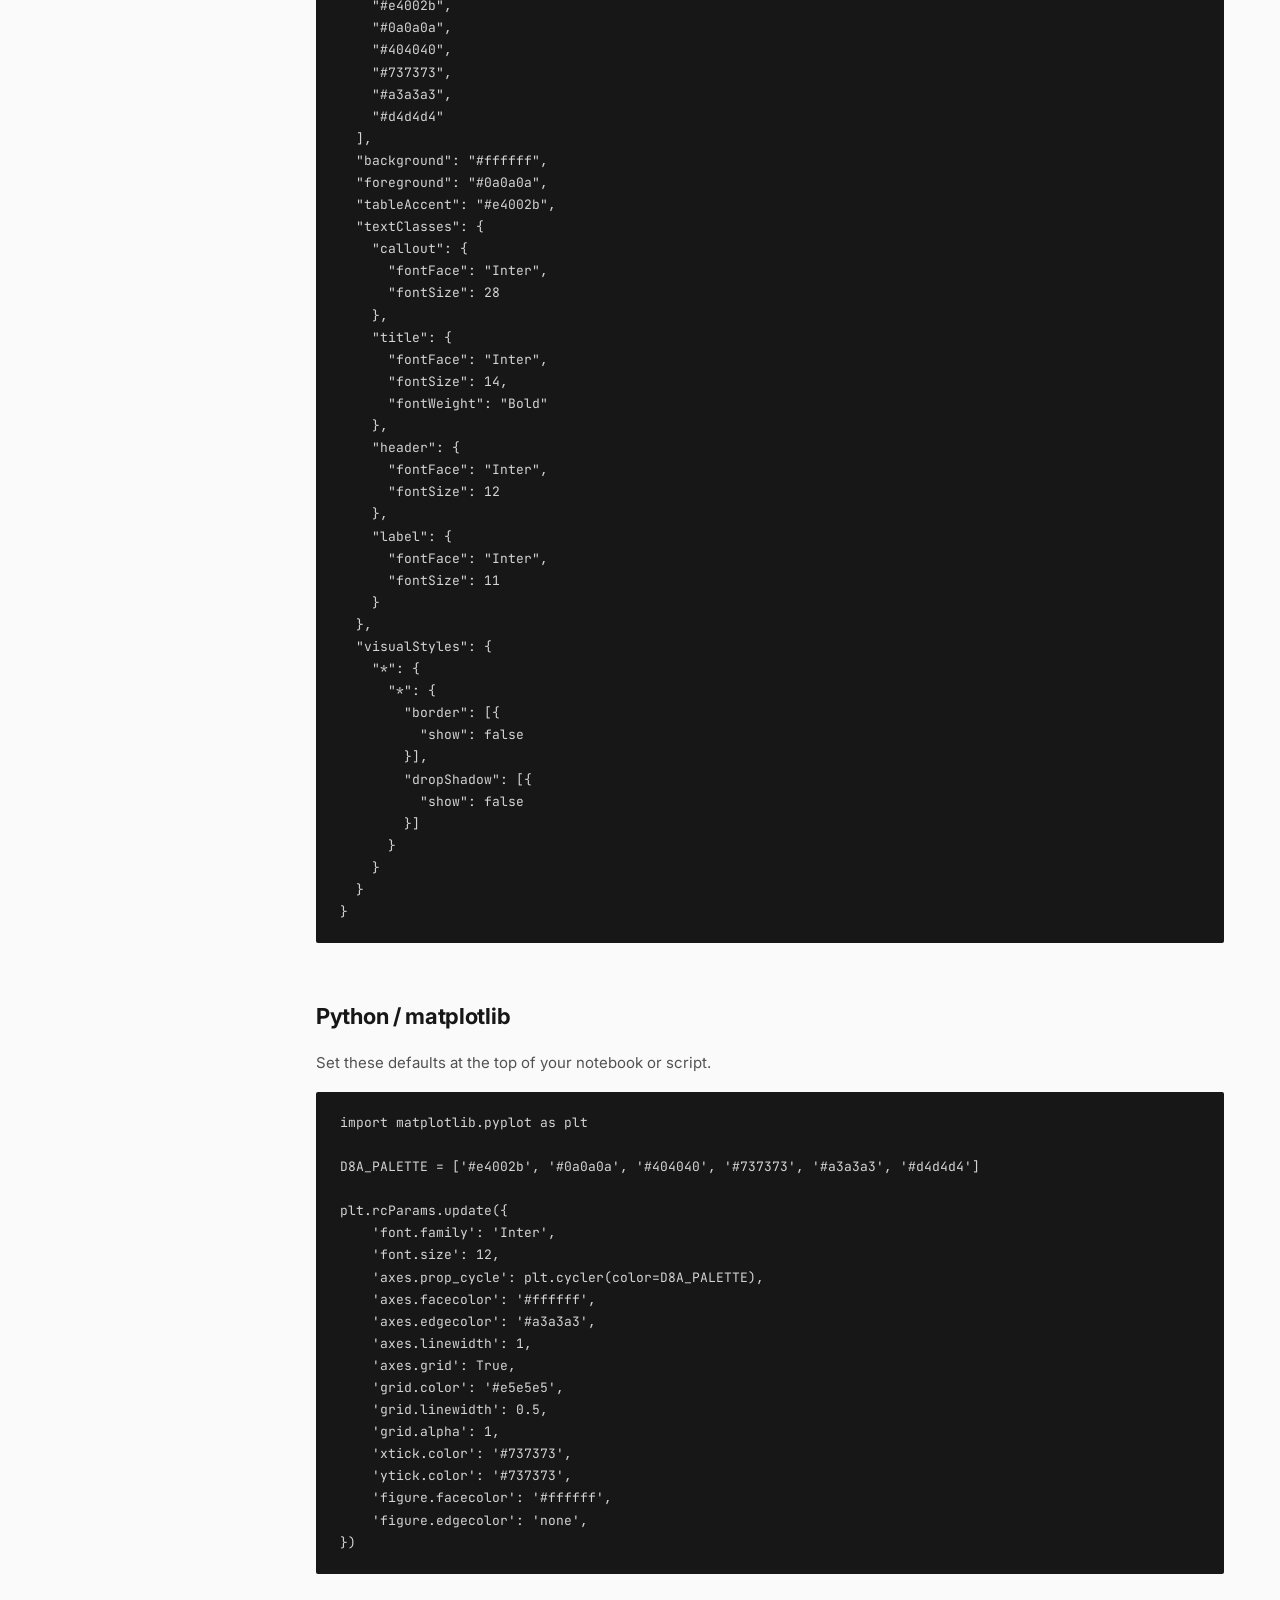
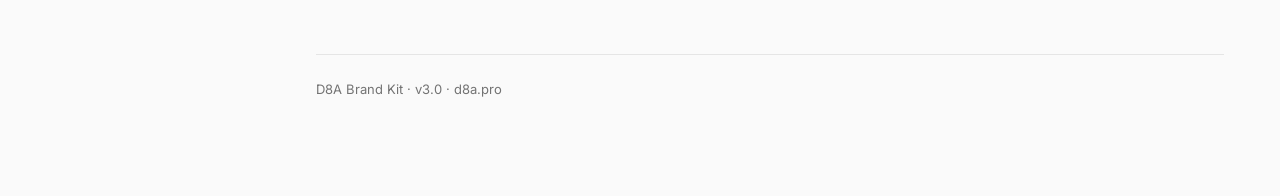
==== commit 6bf70be3: "Brand Kit v3.0: Redline — the green was too nice guy Full accent pivot after founder feedback ("not " ====
--- a/charts.html
+++ b/charts.html
@@ -13,7 +13,7 @@
 
     <aside class="sidebar">
       <div class="sidebar-brand"><h1>D8A</h1></div>
-      <div class="sidebar-version">Brand Kit &middot; v2.1</div>
+      <div class="sidebar-version">Brand Kit &middot; v3.0</div>
       <nav>
         <a href="index.html"><span class="nav-num">00</span> Overview</a>
         <a href="positioning.html"><span class="nav-num">01</span> Positioning</a>
@@ -35,16 +35,16 @@
       <div class="page-header">
         <div class="section-label">11 &middot; Charts</div>
         <h2>Charts &amp; data viz</h2>
-        <p class="intro">Gray carries the data. Ship Green makes the point. Every D8A chart makes exactly one point &mdash; and that's the series that gets the green.</p>
+        <p class="intro">Gray carries the data. Redline makes the point. Every D8A chart makes exactly one point &mdash; and that's the series that gets the red.</p>
       </div>
 
       <!-- Chart palette -->
       <div class="section">
         <h3>Chart palette (ordered)</h3>
-        <p class="mb-16">The hero series &mdash; the point of the chart &mdash; gets green: Green 600 (#00a85c) on light canvas, Ship Green (#00e676) on dark. Supporting series get grays, darkest first, never skipping a shade. If no series is the point, the chart is all gray.</p>
+        <p class="mb-16">The hero series &mdash; the point of the chart &mdash; gets red: Red 600 (#e4002b) on light canvas, Redline (#ff2b36) on dark. Supporting series get grays, darkest first, never skipping a shade. If no series is the point, the chart is all gray.</p>
         <div class="chart-palette">
           <div class="chart-color">
-            <div class="bar" style="background:#00a85c;"></div>
+            <div class="bar" style="background:#e4002b;"></div>
             <div class="label">hero</div>
           </div>
           <div class="chart-color">
@@ -78,11 +78,11 @@
             <tr><th>Scenario</th><th>Colors</th><th>Example</th></tr>
           </thead>
           <tbody>
-            <tr><td>Single metric (the point)</td><td>#00a85c only</td><td>Pipeline delivery time over 12 months</td></tr>
+            <tr><td>Single metric (the point)</td><td>#e4002b only</td><td>Pipeline delivery time over 12 months</td></tr>
             <tr><td>Single metric (context)</td><td>#0a0a0a only</td><td>Background stat, no claim attached</td></tr>
-            <tr><td>Two-series comparison</td><td>#00a85c hero + #a3a3a3</td><td>With D8A vs. without</td></tr>
-            <tr><td>Three+ categories</td><td>#00a85c hero + gray ramp in order</td><td>Pipeline status breakdown by team</td></tr>
-            <tr><td>Emphasis (one highlighted)</td><td>#00a85c for hero, #d4d4d4 for rest</td><td>This quarter vs. previous quarters</td></tr>
+            <tr><td>Two-series comparison</td><td>#e4002b hero + #a3a3a3</td><td>With D8A vs. without</td></tr>
+            <tr><td>Three+ categories</td><td>#e4002b hero + gray ramp in order</td><td>Pipeline status breakdown by team</td></tr>
+            <tr><td>Emphasis (one highlighted)</td><td>#e4002b for hero, #d4d4d4 for rest</td><td>This quarter vs. previous quarters</td></tr>
           </tbody>
         </table>
       </div>
@@ -91,8 +91,9 @@
       <div class="section">
         <h3>Chart rules</h3>
         <ul>
-          <li><strong>One green series per chart. Never two.</strong> The green series is the chart's claim &mdash; if you can't say which series is the point, none of them gets green.</li>
-          <li><strong>Fills fade.</strong> Area charts and the hero bar may use Green Fade (green 25% &rarr; transparent, top to bottom). Supporting series, grids, and axes stay flat gray &mdash; depth belongs to the point, not the context.</li>
+          <li><strong>One red series per chart. Never two.</strong> The red series is the chart's claim &mdash; if you can't say which series is the point, none of them gets red.</li>
+          <li><strong>Red is the point, not a warning.</strong> If the chart encodes pass/fail or good/bad semantics where red would read as "negative", the hero series falls back to Black and the takeaway gets a red underline in the title instead.</li>
+          <li><strong>Fills fade.</strong> Area charts and the hero bar may use Red Fade (red 25% &rarr; transparent, top to bottom). Supporting series, grids, and axes stay flat gray &mdash; depth belongs to the point, not the context.</li>
           <li><strong>No 3D charts.</strong> Ever. Not even for presentations.</li>
           <li><strong>No chart borders or outlines.</strong> Charts float on the page with labels, not boxed frames.</li>
           <li><strong>Label directly.</strong> Put labels on or next to data points. Legends are a last resort.</li>
@@ -109,9 +110,9 @@
         <h3>Power BI theme</h3>
         <p class="mb-16">Copy this JSON and import it in Power BI Desktop via View &rarr; Themes &rarr; Browse for themes.</p>
         <div class="code-block">{
-  "name": "D8A Ship Green",
+  "name": "D8A Redline",
   "dataColors": [
-    "#00a85c",
+    "#e4002b",
     "#0a0a0a",
     "#404040",
     "#737373",
@@ -120,7 +121,7 @@
   ],
   "background": "#ffffff",
   "foreground": "#0a0a0a",
-  "tableAccent": "#00a85c",
+  "tableAccent": "#e4002b",
   "textClasses": {
     "callout": {
       "fontFace": "Inter",
@@ -161,7 +162,7 @@
         <p class="mb-16">Set these defaults at the top of your notebook or script.</p>
         <div class="code-block">import matplotlib.pyplot as plt
 
-D8A_PALETTE = ['#00a85c', '#0a0a0a', '#404040', '#737373', '#a3a3a3', '#d4d4d4']
+D8A_PALETTE = ['#e4002b', '#0a0a0a', '#404040', '#737373', '#a3a3a3', '#d4d4d4']
 
 plt.rcParams.update({
     'font.family': 'Inter',
@@ -181,7 +182,7 @@
 })</div>
       </div>
 
-      <div class="footer">D8A Brand Kit &middot; v2.1 &middot; d8a.pro</div>
+      <div class="footer">D8A Brand Kit &middot; v3.0 &middot; d8a.pro</div>
 
     </main>
   </div>
--- a/css/style.css
+++ b/css/style.css
@@ -1,6 +1,6 @@
 /* =========================================================
    D8A Brand Kit — style.css
-   Monochrome chassis · Ship Green accent · Dark-led
+   Monochrome chassis · Redline accent · Dark-led
    ========================================================= */
 
 /* --- Custom Properties ---------------------------------- */
@@ -19,26 +19,26 @@
   --gray-100:    #f5f5f5;
   --white:       #fafafa;
 
-  /* Ship Green — the one accent. The color of a passing pipeline. */
-  --green:       #00e676;  /* signal — dark canvas only */
-  --green-600:   #00a85c;  /* UI accents, large text on light */
-  --green-700:   #007a47;  /* body-size text and links on light */
-  --green-tint:  #e6f9ef;  /* subtle fills on light */
-  --green-glow:  rgba(0, 230, 118, 0.12);  /* subtle fills on dark */
-
-  --accent:      var(--green-600);
-  --accent-soft: var(--green-tint);
-
-  /* Depth (v2.1) — bridge tones between the grays and the green */
-  --green-300:   #7dffb8;  /* mint — gradient endpoints and text on green-tinted darks */
-  --green-900:   #0f2b1c;  /* deep green surface — badges and fills on dark */
-  --ink-green:   #0d1a13;  /* green-tinted black — canvas depth endpoint */
+  /* Redline — the one accent. The red pen on every spec. */
+  --red:       #ff2b36;  /* signal — dark canvas only */
+  --red-600:   #e4002b;  /* UI accents, large text on light */
+  --red-700:   #b3001f;  /* body-size text and links on light */
+  --red-tint:  #fdeaec;  /* subtle fills on light */
+  --red-glow:  rgba(255, 43, 54, 0.12);  /* subtle fills on dark */
+
+  --accent:      var(--red-600);
+  --accent-soft: var(--red-tint);
+
+  /* Depth (v2.1) — bridge tones between the grays and the red */
+  --red-300:   #ff8591;  /* flare — gradient endpoints and text on red-tinted darks */
+  --red-900:   #2b0f14;  /* deep red surface — badges and fills on dark */
+  --ink-red:   #1a0d10;  /* red-tinted black — canvas depth endpoint */
 
   /* Depth (v2.1) — gradient recipes. One hue family per gradient, or a fade to transparent. */
-  --grad-canvas: linear-gradient(160deg, #0a0a0a 0%, #0d1a13 100%);
-  --grad-green:  linear-gradient(135deg, #00e676 0%, #00a85c 100%);
-  --grad-fade:   linear-gradient(180deg, rgba(0, 230, 118, 0.25) 0%, rgba(0, 230, 118, 0) 100%);
-  --glow-signal: radial-gradient(120% 140% at 85% 15%, rgba(0, 230, 118, 0.16) 0%, rgba(0, 230, 118, 0) 55%);
+  --grad-canvas: linear-gradient(160deg, #0a0a0a 0%, #1a0d10 100%);
+  --grad-red:  linear-gradient(135deg, #ff2b36 0%, #e4002b 100%);
+  --grad-fade:   linear-gradient(180deg, rgba(255, 43, 54, 0.25) 0%, rgba(255, 43, 54, 0) 100%);
+  --glow-signal: radial-gradient(120% 140% at 85% 15%, rgba(255, 43, 54, 0.16) 0%, rgba(255, 43, 54, 0) 55%);
 
   /* Semantic */
   --bg:          var(--white);
@@ -54,7 +54,7 @@
   /* Spacing */
   --sidebar-w:   260px;
   --content-max: 960px;
-  --radius:      6px;
+  --radius:      2px;  /* v3.0: sharp edges — blunt, classic, no soft corners */
 }
 
 /* --- Reset ---------------------------------------------- */
@@ -154,7 +154,7 @@
 }
 
 .sidebar nav a.active .nav-num {
-  color: var(--green);
+  color: var(--red);
 }
 
 /* --- Main ----------------------------------------------- */
@@ -211,7 +211,7 @@
   font-weight: 500;
   text-transform: uppercase;
   letter-spacing: 2px;
-  color: var(--green);
+  color: var(--red);
   margin-bottom: 16px;
 }
 
@@ -221,11 +221,7 @@
   letter-spacing: -1px;
   line-height: 1.1;
   margin-bottom: 8px;
-  background: linear-gradient(120deg, var(--white) 45%, var(--green-300) 100%);
-  -webkit-background-clip: text;
-  background-clip: text;
-  color: transparent;
-  width: fit-content;
+  color: var(--white);
 }
 
 .hero .tagline-sub {
@@ -244,16 +240,16 @@
 
 .hero .badge {
   display: inline-block;
-  background: var(--green-glow);
-  border: 1px solid rgba(0, 230, 118, 0.25);
-  color: var(--green-300);
+  background: var(--red-glow);
+  border: 1px solid rgba(255, 43, 54, 0.25);
+  color: var(--red-300);
   font-family: var(--font-mono);
   font-size: 12px;
   font-weight: 500;
   text-transform: uppercase;
   letter-spacing: 1.5px;
   padding: 8px 16px;
-  border-radius: 999px;
+  border-radius: var(--radius);
   margin-top: 24px;
 }
 
@@ -453,7 +449,7 @@
 }
 
 .do-card {
-  border-top: 3px solid var(--green-600);
+  border-top: 3px solid var(--red-600);
 }
 
 .dont-card {
@@ -469,7 +465,7 @@
   margin-bottom: 12px;
 }
 
-.do-card .label { color: var(--green-700); }
+.do-card .label { color: var(--red-700); }
 .dont-card .label { color: var(--gray-400); }
 
 .do-card blockquote,
@@ -791,12 +787,12 @@
   font-weight: 500;
   text-transform: uppercase;
   letter-spacing: 1.5px;
-  color: var(--green-700);
+  color: var(--red-700);
   margin-bottom: 12px;
 }
 
 .canvas-demo.dark .demo-eyebrow {
-  color: var(--green);
+  color: var(--red);
 }
 
 .canvas-demo .demo-headline {
@@ -829,12 +825,12 @@
   font-weight: 600;
   padding: 10px 20px;
   border-radius: var(--radius);
-  background: var(--green-600);
+  background: var(--red-600);
   color: #ffffff;
 }
 
 .canvas-demo.dark .demo-cta {
-  background: var(--grad-green);
+  background: var(--grad-red);
   color: var(--black);
 }
 
@@ -861,11 +857,25 @@
 }
 
 .grad-text {
-  background: linear-gradient(120deg, var(--white) 45%, var(--green-300) 100%);
+  background: linear-gradient(120deg, var(--white) 45%, var(--red-300) 100%);
   -webkit-background-clip: text;
   background-clip: text;
   color: transparent;
   width: fit-content;
+}
+
+/* --- The redline (v3.0) ----------------------------------- */
+.strike-red {
+  text-decoration: line-through;
+  text-decoration-color: var(--red);
+  text-decoration-thickness: 0.09em;
+}
+
+.underline-red {
+  text-decoration: underline;
+  text-decoration-color: var(--red);
+  text-decoration-thickness: 0.09em;
+  text-underline-offset: 0.14em;
 }
 
 /* --- Utility -------------------------------------------- */
@@ -877,7 +887,7 @@
 .text-mono { font-family: var(--font-mono); }
 .text-muted { color: var(--muted); }
 .text-sm { font-size: 13px; }
-.text-green { color: var(--green-700); }
+.text-red { color: var(--red-700); }
 
 /* --- Responsive ----------------------------------------- */
 @media (max-width: 900px) {
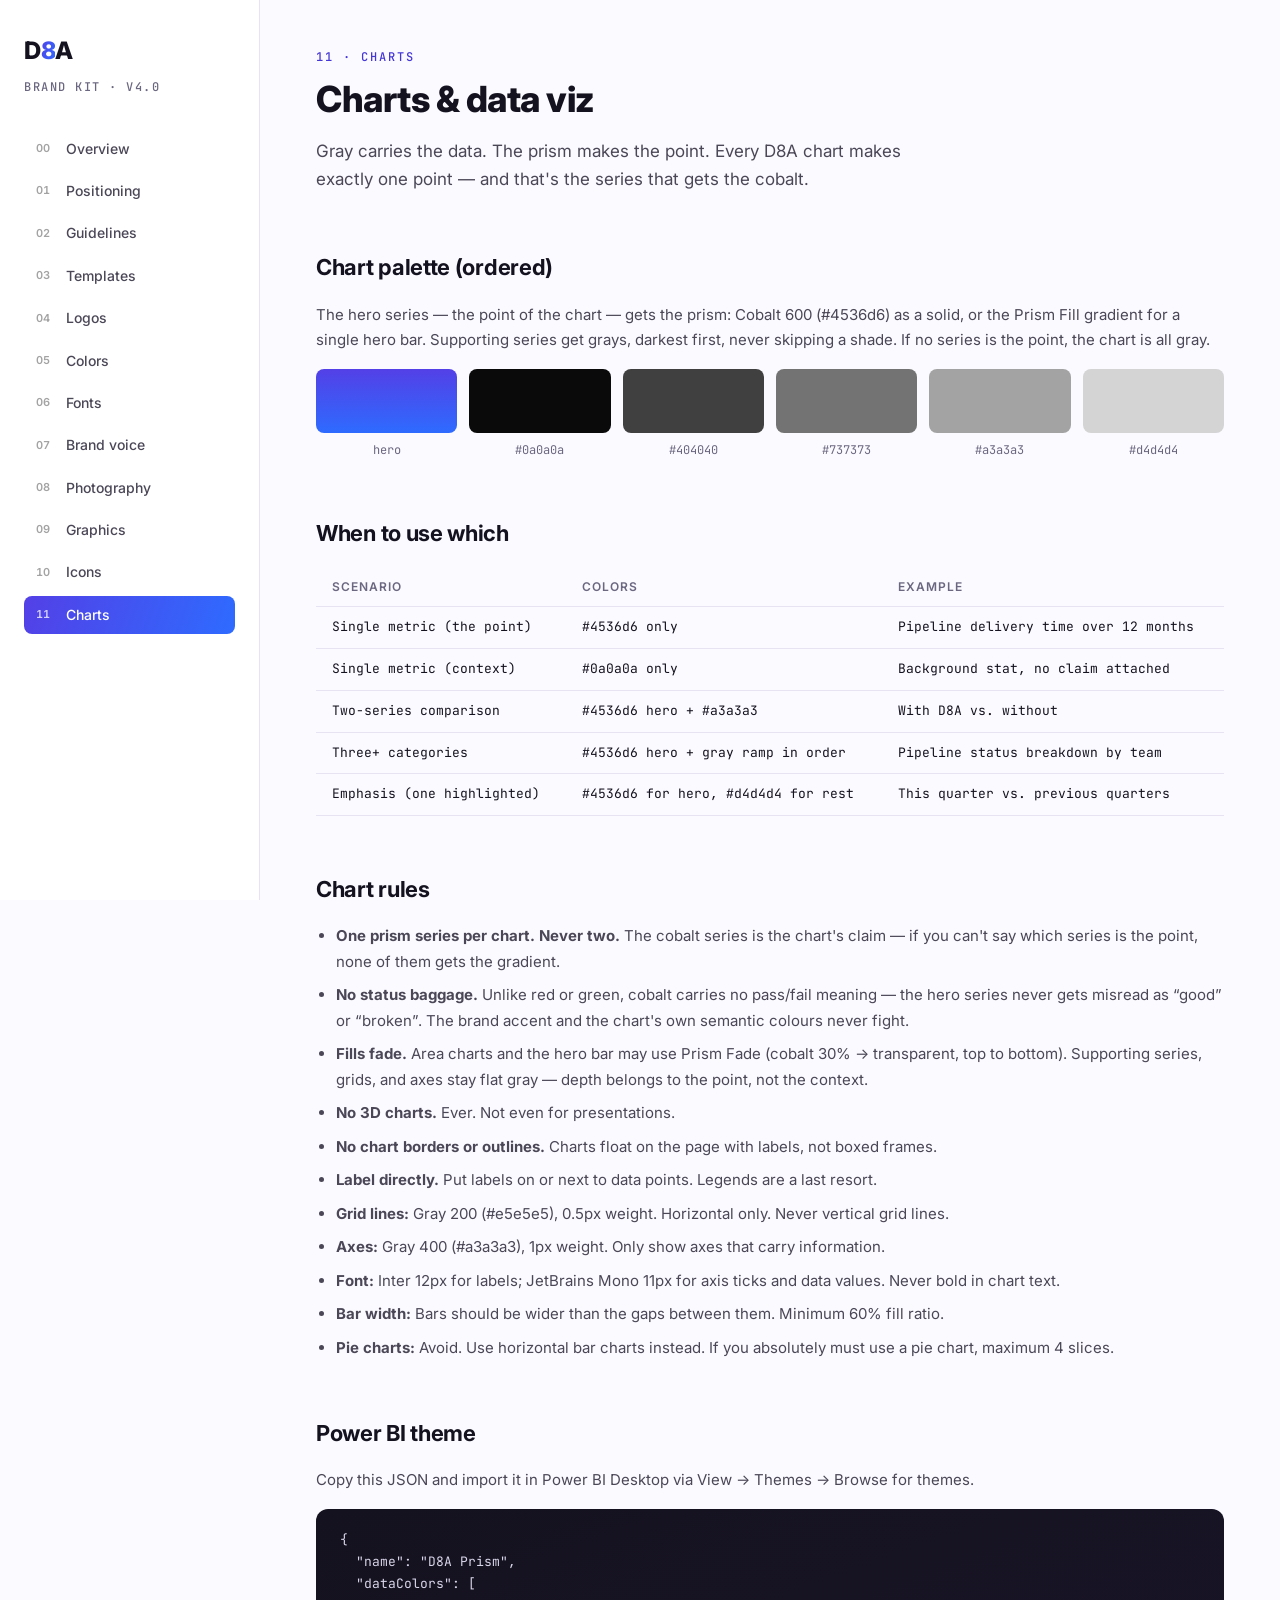
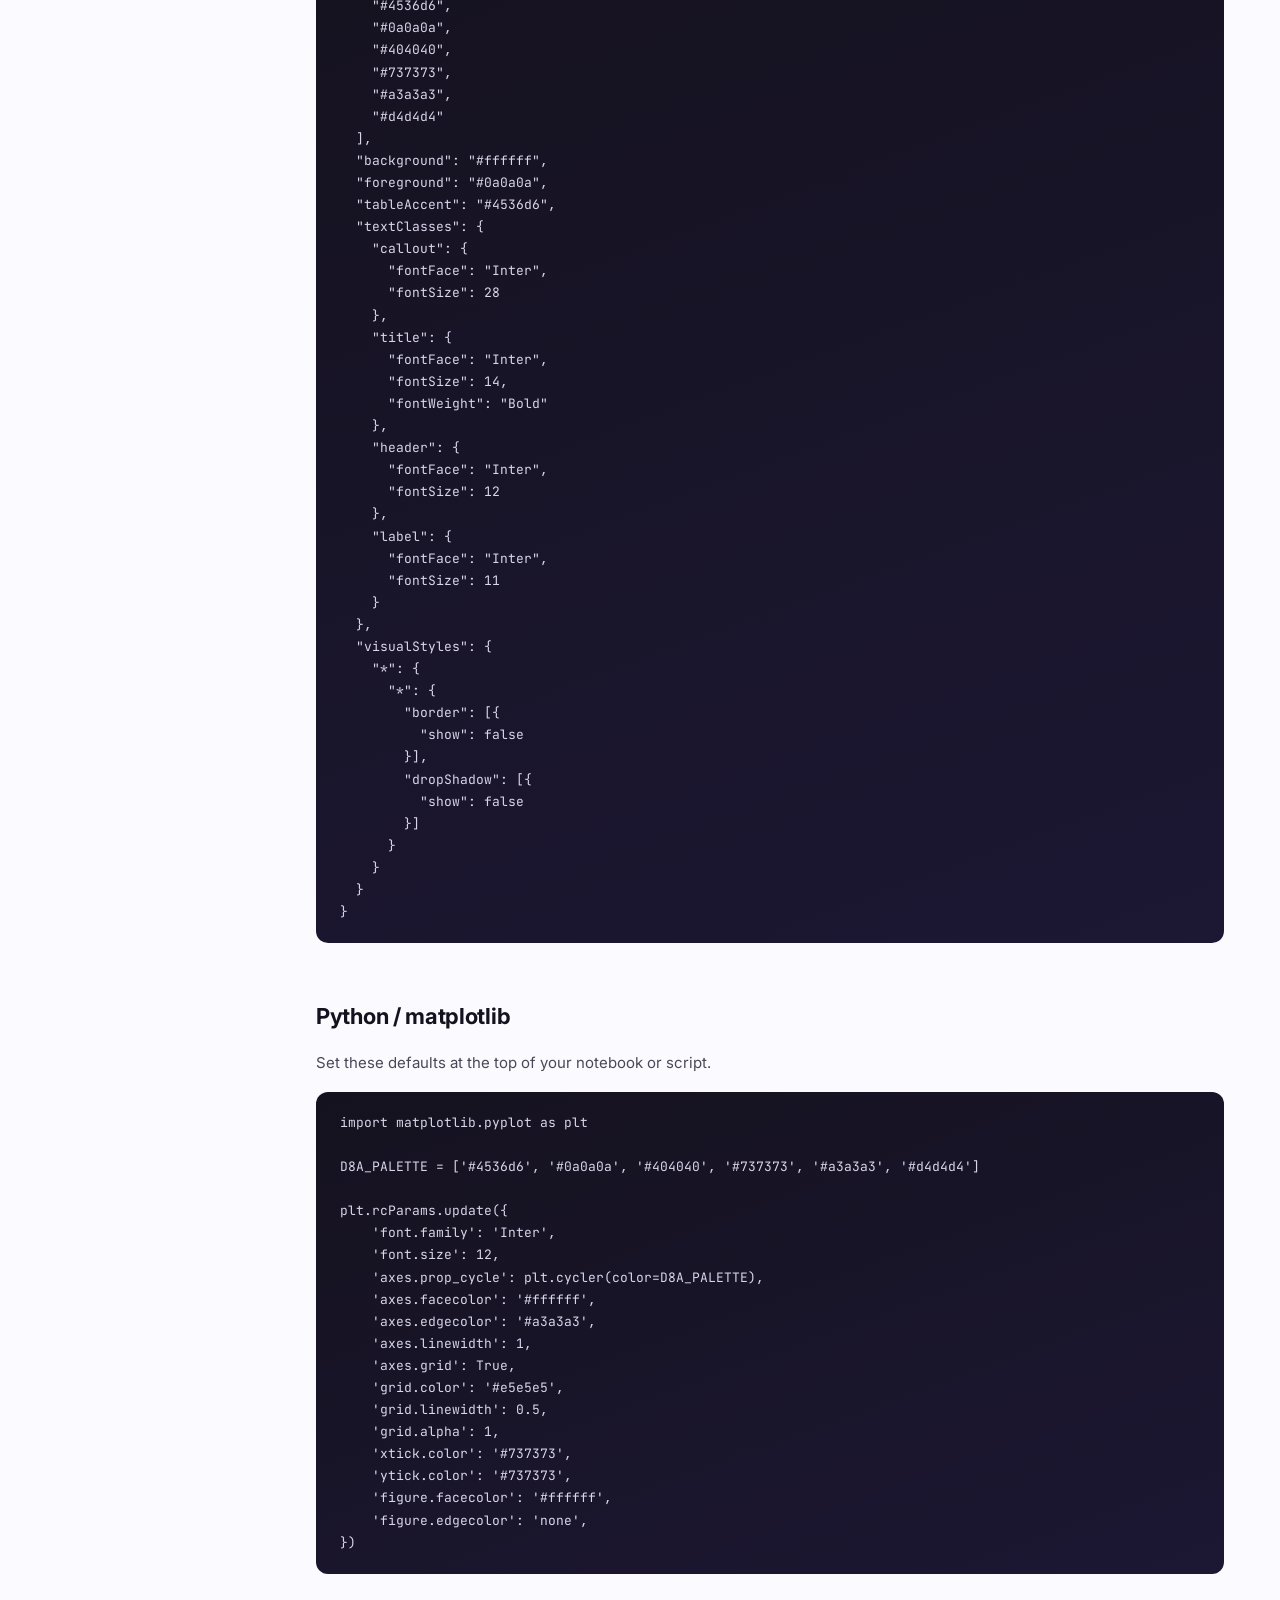
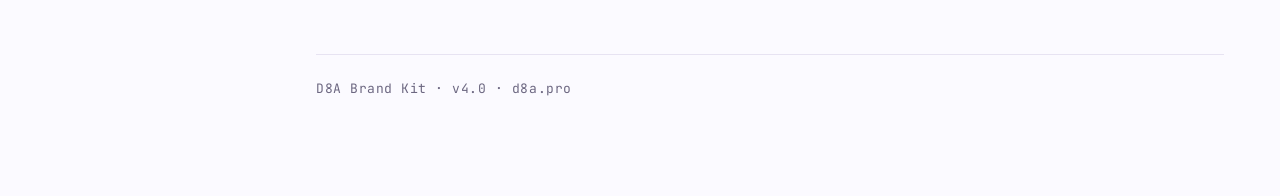
==== commit a2da88e9: "Brand Kit v4.0: Prism — light-led, the accent is a gradient Full identity rebuild after founder chos" ====
--- a/charts.html
+++ b/charts.html
@@ -12,8 +12,8 @@
   <div class="shell">
 
     <aside class="sidebar">
-      <div class="sidebar-brand"><h1>D8A</h1></div>
-      <div class="sidebar-version">Brand Kit &middot; v3.0</div>
+      <div class="sidebar-brand"><h1>D<b>8</b>A</h1></div>
+      <div class="sidebar-version">Brand Kit &middot; v4.0</div>
       <nav>
         <a href="index.html"><span class="nav-num">00</span> Overview</a>
         <a href="positioning.html"><span class="nav-num">01</span> Positioning</a>
@@ -35,16 +35,16 @@
       <div class="page-header">
         <div class="section-label">11 &middot; Charts</div>
         <h2>Charts &amp; data viz</h2>
-        <p class="intro">Gray carries the data. Redline makes the point. Every D8A chart makes exactly one point &mdash; and that's the series that gets the red.</p>
+        <p class="intro">Gray carries the data. The prism makes the point. Every D8A chart makes exactly one point &mdash; and that's the series that gets the cobalt.</p>
       </div>
 
       <!-- Chart palette -->
       <div class="section">
         <h3>Chart palette (ordered)</h3>
-        <p class="mb-16">The hero series &mdash; the point of the chart &mdash; gets red: Red 600 (#e4002b) on light canvas, Redline (#ff2b36) on dark. Supporting series get grays, darkest first, never skipping a shade. If no series is the point, the chart is all gray.</p>
+        <p class="mb-16">The hero series &mdash; the point of the chart &mdash; gets the prism: Cobalt 600 (#4536d6) as a solid, or the Prism Fill gradient for a single hero bar. Supporting series get grays, darkest first, never skipping a shade. If no series is the point, the chart is all gray.</p>
         <div class="chart-palette">
           <div class="chart-color">
-            <div class="bar" style="background:#e4002b;"></div>
+            <div class="bar" style="background:linear-gradient(180deg,#5340e6,#2e6bff);"></div>
             <div class="label">hero</div>
           </div>
           <div class="chart-color">
@@ -78,11 +78,11 @@
             <tr><th>Scenario</th><th>Colors</th><th>Example</th></tr>
           </thead>
           <tbody>
-            <tr><td>Single metric (the point)</td><td>#e4002b only</td><td>Pipeline delivery time over 12 months</td></tr>
+            <tr><td>Single metric (the point)</td><td>#4536d6 only</td><td>Pipeline delivery time over 12 months</td></tr>
             <tr><td>Single metric (context)</td><td>#0a0a0a only</td><td>Background stat, no claim attached</td></tr>
-            <tr><td>Two-series comparison</td><td>#e4002b hero + #a3a3a3</td><td>With D8A vs. without</td></tr>
-            <tr><td>Three+ categories</td><td>#e4002b hero + gray ramp in order</td><td>Pipeline status breakdown by team</td></tr>
-            <tr><td>Emphasis (one highlighted)</td><td>#e4002b for hero, #d4d4d4 for rest</td><td>This quarter vs. previous quarters</td></tr>
+            <tr><td>Two-series comparison</td><td>#4536d6 hero + #a3a3a3</td><td>With D8A vs. without</td></tr>
+            <tr><td>Three+ categories</td><td>#4536d6 hero + gray ramp in order</td><td>Pipeline status breakdown by team</td></tr>
+            <tr><td>Emphasis (one highlighted)</td><td>#4536d6 for hero, #d4d4d4 for rest</td><td>This quarter vs. previous quarters</td></tr>
           </tbody>
         </table>
       </div>
@@ -91,9 +91,9 @@
       <div class="section">
         <h3>Chart rules</h3>
         <ul>
-          <li><strong>One red series per chart. Never two.</strong> The red series is the chart's claim &mdash; if you can't say which series is the point, none of them gets red.</li>
-          <li><strong>Red is the point, not a warning.</strong> If the chart encodes pass/fail or good/bad semantics where red would read as "negative", the hero series falls back to Black and the takeaway gets a red underline in the title instead.</li>
-          <li><strong>Fills fade.</strong> Area charts and the hero bar may use Red Fade (red 25% &rarr; transparent, top to bottom). Supporting series, grids, and axes stay flat gray &mdash; depth belongs to the point, not the context.</li>
+          <li><strong>One prism series per chart. Never two.</strong> The cobalt series is the chart's claim &mdash; if you can't say which series is the point, none of them gets the gradient.</li>
+          <li><strong>No status baggage.</strong> Unlike red or green, cobalt carries no pass/fail meaning &mdash; the hero series never gets misread as &ldquo;good&rdquo; or &ldquo;broken&rdquo;. The brand accent and the chart's own semantic colours never fight.</li>
+          <li><strong>Fills fade.</strong> Area charts and the hero bar may use Prism Fade (cobalt 30% &rarr; transparent, top to bottom). Supporting series, grids, and axes stay flat gray &mdash; depth belongs to the point, not the context.</li>
           <li><strong>No 3D charts.</strong> Ever. Not even for presentations.</li>
           <li><strong>No chart borders or outlines.</strong> Charts float on the page with labels, not boxed frames.</li>
           <li><strong>Label directly.</strong> Put labels on or next to data points. Legends are a last resort.</li>
@@ -110,9 +110,9 @@
         <h3>Power BI theme</h3>
         <p class="mb-16">Copy this JSON and import it in Power BI Desktop via View &rarr; Themes &rarr; Browse for themes.</p>
         <div class="code-block">{
-  "name": "D8A Redline",
+  "name": "D8A Prism",
   "dataColors": [
-    "#e4002b",
+    "#4536d6",
     "#0a0a0a",
     "#404040",
     "#737373",
@@ -121,7 +121,7 @@
   ],
   "background": "#ffffff",
   "foreground": "#0a0a0a",
-  "tableAccent": "#e4002b",
+  "tableAccent": "#4536d6",
   "textClasses": {
     "callout": {
       "fontFace": "Inter",
@@ -162,7 +162,7 @@
         <p class="mb-16">Set these defaults at the top of your notebook or script.</p>
         <div class="code-block">import matplotlib.pyplot as plt
 
-D8A_PALETTE = ['#e4002b', '#0a0a0a', '#404040', '#737373', '#a3a3a3', '#d4d4d4']
+D8A_PALETTE = ['#4536d6', '#0a0a0a', '#404040', '#737373', '#a3a3a3', '#d4d4d4']
 
 plt.rcParams.update({
     'font.family': 'Inter',
@@ -182,7 +182,7 @@
 })</div>
       </div>
 
-      <div class="footer">D8A Brand Kit &middot; v3.0 &middot; d8a.pro</div>
+      <div class="footer">D8A Brand Kit &middot; v4.0 &middot; d8a.pro</div>
 
     </main>
   </div>
--- a/css/style.css
+++ b/css/style.css
@@ -1,50 +1,56 @@
 /* =========================================================
    D8A Brand Kit — style.css
-   Monochrome chassis · Redline accent · Dark-led
+   Prism · Cobalt gradient accent · Light-led
+   The accent is a prism, not a hex. One truth, every facet.
    ========================================================= */
 
 /* --- Custom Properties ---------------------------------- */
 :root {
-  /* Brand grays */
-  --black:       #0a0a0a;
+  /* Neutrals — pearl & ink, biased slightly toward the accent */
+  --pearl:       #fbfaff;  /* the canvas — white with a whisper of indigo */
+  --mist:        #f3f1fb;  /* raised / hover panel */
+  --ink:         #15121f;  /* near-black, violet bias — headings, ink surfaces */
+  --ink-2:       #1c1733;  /* ink gradient endpoint */
+  --mauve:       #6c6781;  /* muted text, captions */
+  --line:        #e7e3f2;  /* hairlines, borders */
+  --white:       #ffffff;
+
+  /* Structural gray ramp (kept for docs, code, neutral fills) */
   --gray-950:    #171717;
-  --gray-900:    #1a1a1a;
   --gray-800:    #262626;
   --gray-700:    #404040;
-  --gray-600:    #525252;
+  --gray-600:    #4b4757;  /* body copy — violet-grey, readable on pearl */
   --gray-500:    #737373;
   --gray-400:    #a3a3a3;
   --gray-300:    #d4d4d4;
   --gray-200:    #e5e5e5;
   --gray-100:    #f5f5f5;
-  --white:       #fafafa;
-
-  /* Redline — the one accent. The red pen on every spec. */
-  --red:       #ff2b36;  /* signal — dark canvas only */
-  --red-600:   #e4002b;  /* UI accents, large text on light */
-  --red-700:   #b3001f;  /* body-size text and links on light */
-  --red-tint:  #fdeaec;  /* subtle fills on light */
-  --red-glow:  rgba(255, 43, 54, 0.12);  /* subtle fills on dark */
-
-  --accent:      var(--red-600);
-  --accent-soft: var(--red-tint);
-
-  /* Depth (v2.1) — bridge tones between the grays and the red */
-  --red-300:   #ff8591;  /* flare — gradient endpoints and text on red-tinted darks */
-  --red-900:   #2b0f14;  /* deep red surface — badges and fills on dark */
-  --ink-red:   #1a0d10;  /* red-tinted black — canvas depth endpoint */
-
-  /* Depth (v2.1) — gradient recipes. One hue family per gradient, or a fade to transparent. */
-  --grad-canvas: linear-gradient(160deg, #0a0a0a 0%, #1a0d10 100%);
-  --grad-red:  linear-gradient(135deg, #ff2b36 0%, #e4002b 100%);
-  --grad-fade:   linear-gradient(180deg, rgba(255, 43, 54, 0.25) 0%, rgba(255, 43, 54, 0) 100%);
-  --glow-signal: radial-gradient(120% 140% at 85% 15%, rgba(255, 43, 54, 0.16) 0%, rgba(255, 43, 54, 0) 55%);
+
+  /* Cobalt — the prism. The accent is a gradient, not a single colour. */
+  --cobalt-500:  #5340e6;  /* gradient start (indigo) */
+  --blue-500:    #2e6bff;  /* gradient end (blue) */
+  --cobalt-600:  #4536d6;  /* solo accent — links, small marks (AA on white) */
+  --cobalt-700:  #372cb0;  /* hover / deepest */
+  --cobalt-tint: #eef0ff;  /* subtle fill on light */
+  --flash:       #9db4ff;  /* light accent for ink surfaces */
+
+  --accent:      var(--cobalt-600);
+  --accent-soft: var(--cobalt-tint);
+
+  /* Prism recipes — the gradient in its four sanctioned forms */
+  --grad:        linear-gradient(110deg, #5340e6 0%, #2e6bff 100%);          /* fills: CTAs, hero series */
+  --grad-text:   linear-gradient(110deg, #5340e6 0%, #2e6bff 100%);          /* clipped text, large only */
+  --grad-fade:   linear-gradient(180deg, rgba(83,64,230,0.22) 0%, rgba(46,107,255,0) 100%); /* chart fills, tails */
+  --ink-grad:    linear-gradient(160deg, #15121f 0%, #1c1733 100%);          /* secondary ink canvas */
+  --mesh:        radial-gradient(42% 62% at 88% 4%, rgba(83,64,230,0.16) 0%, rgba(83,64,230,0) 70%),
+                 radial-gradient(38% 54% at 100% 42%, rgba(46,107,255,0.13) 0%, rgba(46,107,255,0) 72%);
+  --glow:        0 20px 54px -26px rgba(74,54,214,0.45);   /* soft coloured lift — on-brand in this world */
 
   /* Semantic */
-  --bg:          var(--white);
-  --fg:          var(--gray-950);
-  --muted:       var(--gray-500);
-  --border:      var(--gray-200);
+  --bg:          var(--pearl);
+  --fg:          var(--ink);
+  --muted:       var(--mauve);
+  --border:      var(--line);
   --surface:     #ffffff;
 
   /* Typography */
@@ -54,7 +60,8 @@
   /* Spacing */
   --sidebar-w:   260px;
   --content-max: 960px;
-  --radius:      2px;  /* v3.0: sharp edges — blunt, classic, no soft corners */
+  --radius:      12px;  /* v4.0: soft corners — light, dimensional, premium */
+  --radius-sm:   8px;
 }
 
 /* --- Reset ---------------------------------------------- */
@@ -104,7 +111,18 @@
   font-size: 24px;
   font-weight: 800;
   letter-spacing: -0.5px;
-  color: var(--black);
+  color: var(--ink);
+}
+
+/* the 8 carries the prism, everywhere the wordmark is set in HTML as D<b>8</b>A */
+.sidebar-brand h1 b,
+.logo-text b,
+.mark-8 {
+  font-weight: inherit;
+  background: linear-gradient(110deg, #5340e6, #2e6bff);
+  -webkit-background-clip: text;
+  background-clip: text;
+  color: transparent;
 }
 
 .sidebar-version {
@@ -128,7 +146,7 @@
   align-items: center;
   gap: 12px;
   padding: 8px 12px;
-  border-radius: var(--radius);
+  border-radius: var(--radius-sm);
   font-size: 14px;
   font-weight: 500;
   color: var(--gray-600);
@@ -136,13 +154,13 @@
 }
 
 .sidebar nav a:hover {
-  background: var(--gray-100);
+  background: var(--mist);
   color: var(--fg);
 }
 
 .sidebar nav a.active {
-  background: var(--gray-950);
-  color: var(--white);
+  background: var(--grad);
+  color: #fff;
 }
 
 .nav-num {
@@ -154,7 +172,7 @@
 }
 
 .sidebar nav a.active .nav-num {
-  color: var(--red);
+  color: rgba(255, 255, 255, 0.75);
 }
 
 /* --- Main ----------------------------------------------- */
@@ -175,7 +193,7 @@
   font-weight: 500;
   text-transform: uppercase;
   letter-spacing: 2px;
-  color: var(--muted);
+  color: var(--cobalt-600);
   margin-bottom: 12px;
 }
 
@@ -185,6 +203,7 @@
   letter-spacing: -0.5px;
   line-height: 1.15;
   margin-bottom: 16px;
+  color: var(--ink);
 }
 
 .page-header .intro {
@@ -194,15 +213,17 @@
   line-height: 1.7;
 }
 
-/* --- Hero (overview) ------------------------------------ */
+/* --- Hero (overview) — light, prism, glass -------------- */
 .hero {
-  background: var(--glow-signal), var(--grad-canvas);
-  color: var(--white);
-  border-radius: 12px;
+  background: var(--mesh), var(--pearl);
+  color: var(--ink);
+  border: 1px solid var(--line);
+  border-radius: 20px;
   padding: 64px 56px;
   margin-bottom: 56px;
   position: relative;
   overflow: hidden;
+  box-shadow: var(--glow);
 }
 
 .hero .section-label {
@@ -211,7 +232,7 @@
   font-weight: 500;
   text-transform: uppercase;
   letter-spacing: 2px;
-  color: var(--red);
+  color: var(--cobalt-600);
   margin-bottom: 16px;
 }
 
@@ -221,35 +242,43 @@
   letter-spacing: -1px;
   line-height: 1.1;
   margin-bottom: 8px;
-  color: var(--white);
+  color: var(--ink);
+  text-wrap: balance;
+}
+
+.hero h2 .grad {
+  background: var(--grad-text);
+  -webkit-background-clip: text;
+  background-clip: text;
+  color: transparent;
 }
 
 .hero .tagline-sub {
   font-size: 22px;
   font-weight: 400;
-  color: var(--gray-400);
+  color: var(--mauve);
   margin-bottom: 24px;
 }
 
 .hero .intro {
   font-size: 17px;
-  color: var(--gray-400);
+  color: var(--mauve);
   max-width: 560px;
   line-height: 1.7;
 }
 
 .hero .badge {
   display: inline-block;
-  background: var(--red-glow);
-  border: 1px solid rgba(255, 43, 54, 0.25);
-  color: var(--red-300);
+  background: var(--white);
+  border: 1px solid var(--line);
+  color: var(--cobalt-600);
   font-family: var(--font-mono);
   font-size: 12px;
   font-weight: 500;
   text-transform: uppercase;
   letter-spacing: 1.5px;
   padding: 8px 16px;
-  border-radius: var(--radius);
+  border-radius: 999px;
   margin-top: 24px;
 }
 
@@ -258,10 +287,11 @@
   right: 48px;
   top: 50%;
   transform: translateY(-50%);
-  opacity: 0.06;
+  opacity: 0.08;
   font-size: 200px;
   font-weight: 900;
   line-height: 1;
+  color: var(--cobalt-500);
   pointer-events: none;
   user-select: none;
 }
@@ -276,12 +306,14 @@
   font-weight: 700;
   margin-bottom: 16px;
   letter-spacing: -0.3px;
+  color: var(--ink);
 }
 
 .section h4 {
   font-size: 16px;
   font-weight: 700;
   margin-bottom: 12px;
+  color: var(--ink);
 }
 
 .section p,
@@ -312,13 +344,15 @@
   border: 1px solid var(--border);
   border-radius: var(--radius);
   padding: 28px 24px;
-  transition: border-color 150ms ease, background 150ms ease;
+  background: var(--white);
+  transition: border-color 150ms ease, box-shadow 200ms ease, transform 200ms ease;
   display: block;
 }
 
 .index-card:hover {
-  border-color: var(--gray-400);
-  background: var(--gray-100);
+  border-color: transparent;
+  box-shadow: var(--glow);
+  transform: translateY(-2px);
 }
 
 .index-card .num {
@@ -327,7 +361,7 @@
   font-weight: 500;
   text-transform: uppercase;
   letter-spacing: 1.5px;
-  color: var(--muted);
+  color: var(--cobalt-600);
   margin-bottom: 8px;
 }
 
@@ -335,11 +369,12 @@
   font-size: 18px;
   font-weight: 700;
   margin-bottom: 8px;
+  color: var(--ink);
 }
 
 .index-card p {
   font-size: 14px;
-  color: var(--gray-500);
+  color: var(--mauve);
   line-height: 1.6;
 }
 
@@ -355,11 +390,13 @@
   border-radius: var(--radius);
   overflow: hidden;
   cursor: pointer;
-  transition: border-color 150ms ease;
+  background: var(--white);
+  transition: border-color 150ms ease, box-shadow 200ms ease;
 }
 
 .swatch:hover {
-  border-color: var(--gray-400);
+  border-color: transparent;
+  box-shadow: var(--glow);
 }
 
 .swatch .color {
@@ -374,6 +411,7 @@
   font-size: 14px;
   font-weight: 700;
   margin-bottom: 2px;
+  color: var(--ink);
 }
 
 .swatch .hex {
@@ -384,7 +422,7 @@
 
 .swatch .usage {
   font-size: 12px;
-  color: var(--gray-400);
+  color: var(--mauve);
   margin-top: 6px;
 }
 
@@ -422,6 +460,7 @@
   padding: 24px;
   border: 1px solid var(--border);
   border-radius: var(--radius);
+  background: var(--white);
 }
 
 .type-specimen .sample {
@@ -446,14 +485,15 @@
   border: 1px solid var(--border);
   border-radius: var(--radius);
   padding: 24px;
+  background: var(--white);
 }
 
 .do-card {
-  border-top: 3px solid var(--red-600);
+  border-top: 3px solid var(--cobalt-600);
 }
 
 .dont-card {
-  border-top: 3px solid var(--gray-400);
+  border-top: 3px solid var(--gray-300);
 }
 
 .do-card .label,
@@ -465,7 +505,7 @@
   margin-bottom: 12px;
 }
 
-.do-card .label { color: var(--red-700); }
+.do-card .label { color: var(--cobalt-700); }
 .dont-card .label { color: var(--gray-400); }
 
 .do-card blockquote,
@@ -474,6 +514,7 @@
   line-height: 1.6;
   margin-bottom: 8px;
   font-style: italic;
+  color: var(--ink);
 }
 
 .do-card .reason,
@@ -516,6 +557,7 @@
   border: 1px solid var(--border);
   border-radius: var(--radius);
   padding: 20px;
+  background: var(--white);
 }
 
 .pain-card .num,
@@ -536,7 +578,7 @@
 .pain-card p,
 .gain-card p {
   font-size: 13px;
-  color: var(--gray-500);
+  color: var(--mauve);
   line-height: 1.6;
 }
 
@@ -553,12 +595,14 @@
   padding: 20px;
   border: 1px solid var(--border);
   border-radius: var(--radius);
+  background: var(--white);
 }
 
 .rule .rule-num {
+  font-family: var(--font-mono);
   font-size: 14px;
-  font-weight: 800;
-  color: var(--gray-400);
+  font-weight: 700;
+  color: var(--cobalt-600);
   min-width: 32px;
 }
 
@@ -570,7 +614,7 @@
 
 .rule .rule-body p {
   font-size: 14px;
-  color: var(--gray-500);
+  color: var(--mauve);
   line-height: 1.6;
 }
 
@@ -587,15 +631,16 @@
   gap: 12px;
   padding: 12px 16px;
   border: 1px solid var(--border);
-  border-radius: var(--radius);
+  border-radius: var(--radius-sm);
+  background: var(--white);
   font-size: 14px;
 }
 
 .checklist-item .check {
   width: 20px;
   height: 20px;
-  border: 2px solid var(--gray-300);
-  border-radius: 4px;
+  border: 2px solid var(--cobalt-500);
+  border-radius: 6px;
   flex-shrink: 0;
 }
 
@@ -610,6 +655,7 @@
   border: 1px solid var(--border);
   border-radius: var(--radius);
   padding: 24px;
+  background: var(--white);
 }
 
 .icp-card h4 {
@@ -620,14 +666,14 @@
 
 .icp-card p {
   font-size: 14px;
-  color: var(--gray-500);
+  color: var(--mauve);
   line-height: 1.6;
 }
 
-/* --- Code Block ----------------------------------------- */
+/* --- Code Block (secondary ink surface) ----------------- */
 .code-block {
-  background: var(--gray-950);
-  color: var(--gray-300);
+  background: var(--ink-grad);
+  color: #d9d5ea;
   border-radius: var(--radius);
   padding: 20px 24px;
   font-family: var(--font-mono);
@@ -648,22 +694,23 @@
   border: 1px solid var(--border);
   border-radius: var(--radius);
   overflow: hidden;
+  background: var(--white);
 }
 
 .photo-card .placeholder {
   height: 180px;
-  background: var(--gray-100);
+  background: var(--mist);
   display: flex;
   align-items: center;
   justify-content: center;
-  color: var(--gray-400);
+  color: var(--mauve);
   font-size: 13px;
 }
 
 .photo-card .caption {
   padding: 12px 16px;
   font-size: 13px;
-  color: var(--gray-500);
+  color: var(--mauve);
 }
 
 /* --- Logo Display --------------------------------------- */
@@ -685,9 +732,9 @@
 }
 
 .logo-card.bg-white  { background: #ffffff; }
-.logo-card.bg-light  { background: var(--gray-100); }
-.logo-card.bg-dark   { background: var(--gray-900); color: var(--white); }
-.logo-card.bg-black  { background: var(--black); color: var(--white); }
+.logo-card.bg-light  { background: var(--mist); }
+.logo-card.bg-dark   { background: var(--ink); color: #fff; }
+.logo-card.bg-black  { background: var(--ink-grad); color: #fff; }
 
 .logo-card .logo-text {
   font-size: 42px;
@@ -709,7 +756,7 @@
 
 .logo-card.bg-dark .variant-label,
 .logo-card.bg-black .variant-label {
-  color: var(--gray-500);
+  color: var(--flash);
 }
 
 /* --- Chart Palette -------------------------------------- */
@@ -726,7 +773,7 @@
 
 .chart-color .bar {
   height: 64px;
-  border-radius: var(--radius);
+  border-radius: var(--radius-sm);
   margin-bottom: 8px;
 }
 
@@ -742,10 +789,10 @@
   bottom: 24px;
   left: 50%;
   transform: translateX(-50%) translateY(100px);
-  background: var(--gray-950);
-  color: var(--white);
+  background: var(--ink);
+  color: #fff;
   padding: 10px 20px;
-  border-radius: var(--radius);
+  border-radius: 999px;
   font-size: 13px;
   font-weight: 500;
   opacity: 0;
@@ -766,19 +813,21 @@
   border-top: 1px solid var(--border);
   font-size: 13px;
   color: var(--muted);
-}
-
-/* --- Canvas demos (colors page) -------------------------- */
+  font-family: var(--font-mono);
+  letter-spacing: 0.04em;
+}
+
+/* --- Canvas demos (colors page) ------------------------- */
 .canvas-demo {
   border-radius: var(--radius);
   padding: 40px 36px;
   border: 1px solid var(--border);
-  background: #ffffff;
+  background: var(--white);
 }
 
 .canvas-demo.dark {
-  background: var(--glow-signal), var(--grad-canvas);
-  border-color: var(--black);
+  background: var(--mesh), var(--ink-grad);
+  border-color: var(--ink);
 }
 
 .canvas-demo .demo-eyebrow {
@@ -787,12 +836,12 @@
   font-weight: 500;
   text-transform: uppercase;
   letter-spacing: 1.5px;
-  color: var(--red-700);
+  color: var(--cobalt-600);
   margin-bottom: 12px;
 }
 
 .canvas-demo.dark .demo-eyebrow {
-  color: var(--red);
+  color: var(--flash);
 }
 
 .canvas-demo .demo-headline {
@@ -800,12 +849,12 @@
   font-weight: 800;
   letter-spacing: -0.5px;
   line-height: 1.2;
-  color: var(--black);
+  color: var(--ink);
   margin-bottom: 8px;
 }
 
 .canvas-demo.dark .demo-headline {
-  color: var(--white);
+  color: #fff;
 }
 
 .canvas-demo .demo-body {
@@ -816,25 +865,33 @@
 }
 
 .canvas-demo.dark .demo-body {
-  color: var(--gray-400);
+  color: #b7b1c9;
 }
 
 .demo-cta {
   display: inline-block;
   font-size: 14px;
   font-weight: 600;
-  padding: 10px 20px;
-  border-radius: var(--radius);
-  background: var(--red-600);
-  color: #ffffff;
-}
-
-.canvas-demo.dark .demo-cta {
-  background: var(--grad-red);
-  color: var(--black);
-}
-
-/* --- Signal pulse (graphics page) ------------------------- */
+  padding: 11px 22px;
+  border-radius: 999px;
+  background: var(--grad);
+  color: #fff;
+  box-shadow: var(--glow);
+}
+
+/* --- Glass card (frosted, over mesh) -------------------- */
+.glass {
+  position: relative;
+  border-radius: var(--radius);
+  border: 1px solid rgba(255,255,255,0.6);
+  background: rgba(255,255,255,0.55);
+  -webkit-backdrop-filter: blur(14px);
+  backdrop-filter: blur(14px);
+  box-shadow: 0 20px 60px -30px rgba(80,50,140,0.4);
+  padding: 24px;
+}
+
+/* --- Signal pulse (graphics page) ----------------------- */
 .pulse-path {
   stroke-dasharray: 60 340;
   animation: d8a-pulse 3s linear infinite;
@@ -842,7 +899,7 @@
 
 .pulse-tail {
   stroke-dasharray: 120 280;
-  opacity: 0.25;
+  opacity: 0.28;
   animation: d8a-pulse 3s linear infinite;
   animation-delay: 0.12s;
 }
@@ -851,31 +908,28 @@
   to { stroke-dashoffset: -400; }
 }
 
-/* --- Gradient swatches (colors page) ---------------------- */
-.swatch .color.on-black {
-  background-color: var(--black);
-}
-
-.grad-text {
-  background: linear-gradient(120deg, var(--white) 45%, var(--red-300) 100%);
+@media (prefers-reduced-motion: reduce) {
+  .pulse-path, .pulse-tail { animation: none; }
+}
+
+/* --- Prism text & marks --------------------------------- */
+.swatch .color.on-ink {
+  background: var(--ink);
+}
+
+.grad-text,
+.mark-grad {
+  background: var(--grad-text);
   -webkit-background-clip: text;
   background-clip: text;
   color: transparent;
   width: fit-content;
 }
 
-/* --- The redline (v3.0) ----------------------------------- */
-.strike-red {
-  text-decoration: line-through;
-  text-decoration-color: var(--red);
-  text-decoration-thickness: 0.09em;
-}
-
-.underline-red {
-  text-decoration: underline;
-  text-decoration-color: var(--red);
-  text-decoration-thickness: 0.09em;
-  text-underline-offset: 0.14em;
+/* gradient underline behind ink text — the "facet" emphasis mark */
+.underline-grad {
+  background: var(--grad) no-repeat 0 100% / 100% 0.14em;
+  padding-bottom: 0.04em;
 }
 
 /* --- Utility -------------------------------------------- */
@@ -887,7 +941,7 @@
 .text-mono { font-family: var(--font-mono); }
 .text-muted { color: var(--muted); }
 .text-sm { font-size: 13px; }
-.text-red { color: var(--red-700); }
+.text-accent, .text-red { color: var(--cobalt-600); }
 
 /* --- Responsive ----------------------------------------- */
 @media (max-width: 900px) {
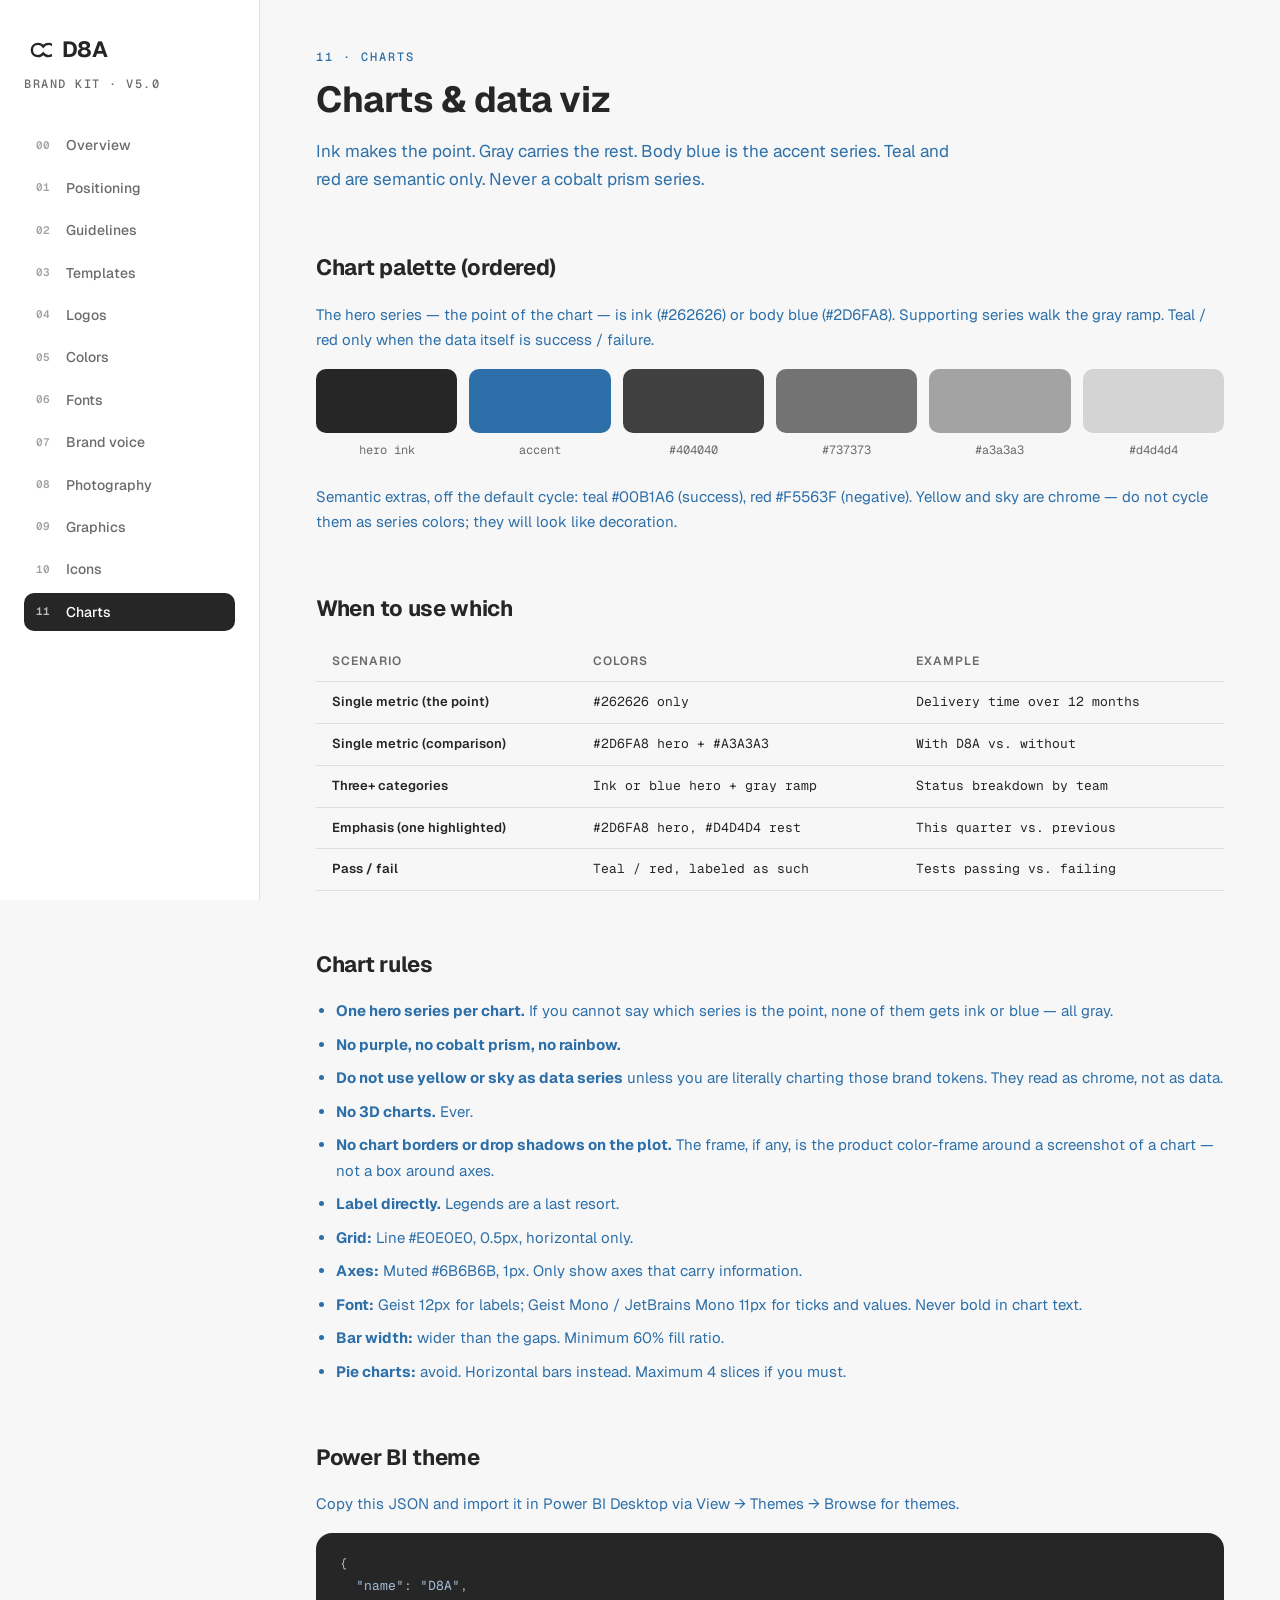
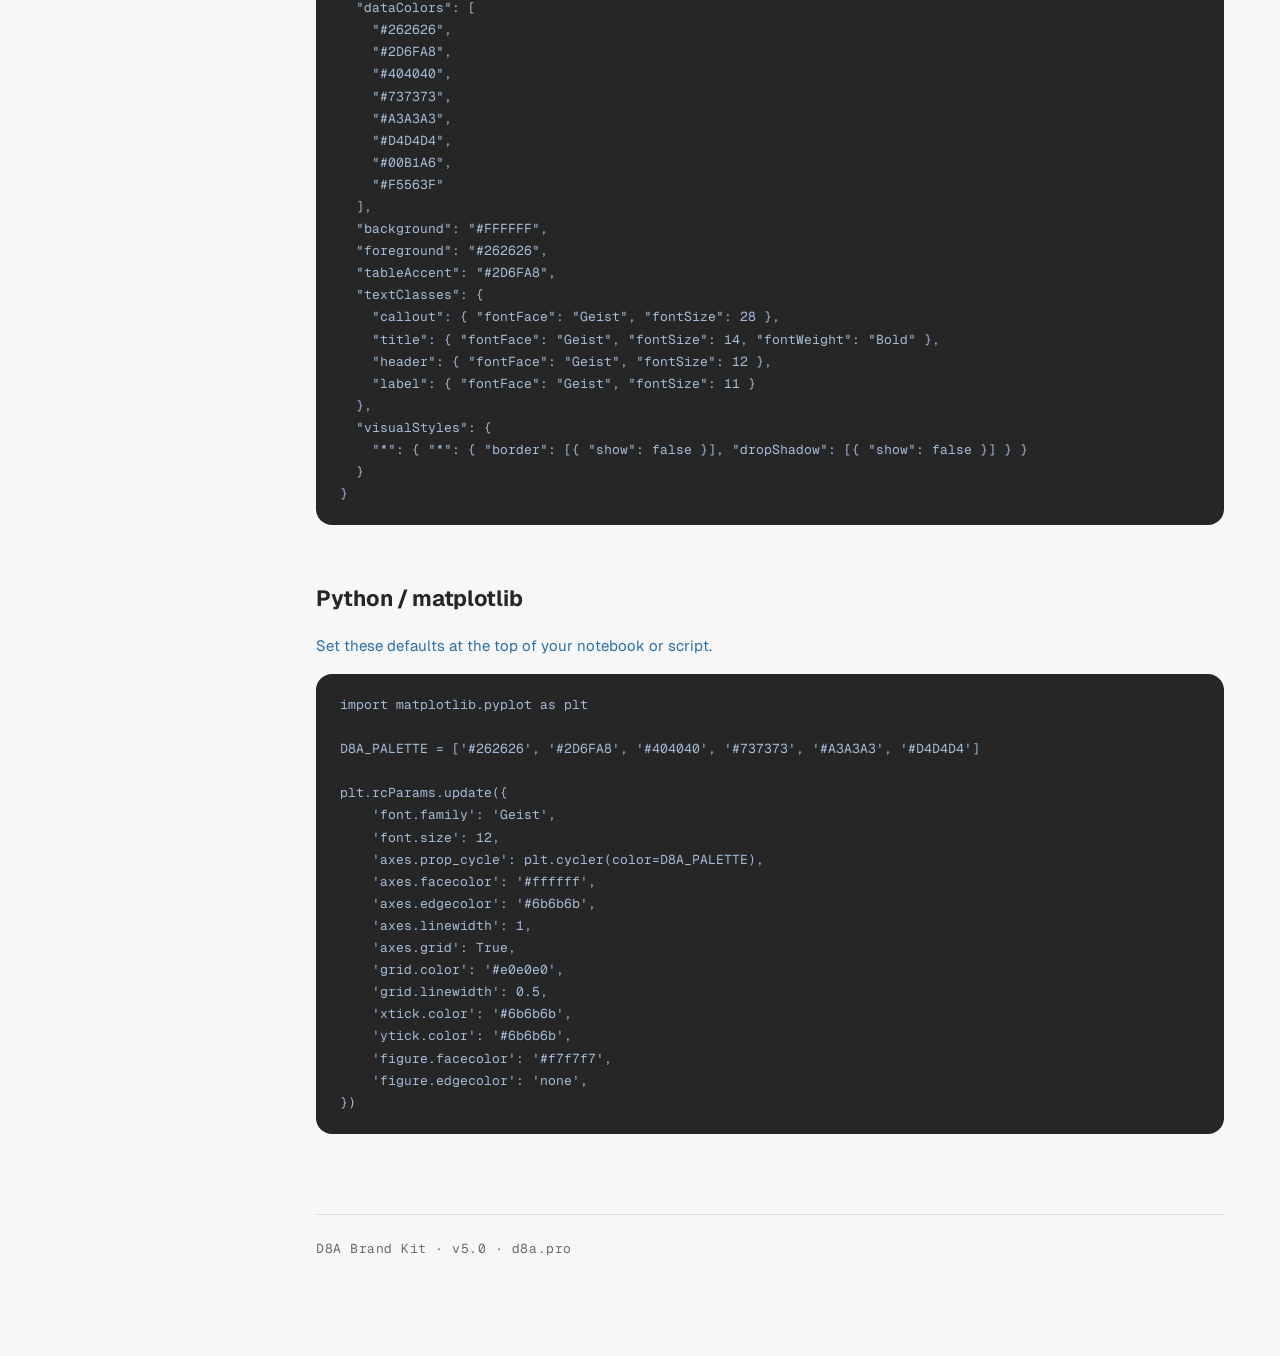
==== commit a3820ed6: "Brand Kit v5.0: lock identity to d8a-website-v2 / d8a.pro Retire Prism (cobalt gradient, pearl, Inte" ====
--- a/charts.html
+++ b/charts.html
@@ -5,15 +5,23 @@
   <meta name="viewport" content="width=device-width, initial-scale=1.0">
   <title>Charts &middot; D8A Brand Kit</title>
   <link rel="preconnect" href="https://fonts.googleapis.com">
-  <link href="https://fonts.googleapis.com/css2?family=Inter:wght@400;500;600;700;800;900&family=JetBrains+Mono:wght@400;500&display=swap" rel="stylesheet">
+  <link rel="preconnect" href="https://fonts.gstatic.com" crossorigin>
+  <link href="https://fonts.googleapis.com/css2?family=Geist:wght@400;500;600;700&family=Geist+Mono:wght@400;500&family=JetBrains+Mono:wght@400;500&display=swap" rel="stylesheet">
   <link rel="stylesheet" href="css/style.css">
 </head>
 <body>
   <div class="shell">
 
     <aside class="sidebar">
-      <div class="sidebar-brand"><h1>D<b>8</b>A</h1></div>
-      <div class="sidebar-version">Brand Kit &middot; v4.0</div>
+      <div class="sidebar-brand">
+        <h1>
+          <span class="logo-mark" aria-hidden="true">
+            <svg xmlns="http://www.w3.org/2000/svg" viewBox="0 0 64 64" fill="none"><path d="M18 32c0-8 6-14 14-14 5 0 9 2 12 6 3-4 7-6 12-6 8 0 14 6 14 14s-6 14-14 14c-5 0-9-2-12-6-3 4-7 6-12 6-8 0-14-6-14-14z" stroke="currentColor" stroke-width="5.5" stroke-linecap="round"/></svg>
+          </span>
+          D8A
+        </h1>
+      </div>
+      <div class="sidebar-version">Brand Kit &middot; v5.0</div>
       <nav>
         <a href="index.html"><span class="nav-num">00</span> Overview</a>
         <a href="positioning.html"><span class="nav-num">01</span> Positioning</a>
@@ -35,21 +43,20 @@
       <div class="page-header">
         <div class="section-label">11 &middot; Charts</div>
         <h2>Charts &amp; data viz</h2>
-        <p class="intro">Gray carries the data. The prism makes the point. Every D8A chart makes exactly one point &mdash; and that's the series that gets the cobalt.</p>
+        <p class="intro">Ink makes the point. Gray carries the rest. Body blue is the accent series. Teal and red are semantic only. Never a cobalt prism series.</p>
       </div>
 
-      <!-- Chart palette -->
       <div class="section">
         <h3>Chart palette (ordered)</h3>
-        <p class="mb-16">The hero series &mdash; the point of the chart &mdash; gets the prism: Cobalt 600 (#4536d6) as a solid, or the Prism Fill gradient for a single hero bar. Supporting series get grays, darkest first, never skipping a shade. If no series is the point, the chart is all gray.</p>
+        <p class="mb-16">The hero series &mdash; the point of the chart &mdash; is ink (#262626) or body blue (#2D6FA8). Supporting series walk the gray ramp. Teal / red only when the data itself is success / failure.</p>
         <div class="chart-palette">
           <div class="chart-color">
-            <div class="bar" style="background:linear-gradient(180deg,#5340e6,#2e6bff);"></div>
-            <div class="label">hero</div>
+            <div class="bar" style="background:#262626;"></div>
+            <div class="label">hero ink</div>
           </div>
           <div class="chart-color">
-            <div class="bar" style="background:#0a0a0a;"></div>
-            <div class="label">#0a0a0a</div>
+            <div class="bar" style="background:#2d6fa8;"></div>
+            <div class="label">accent</div>
           </div>
           <div class="chart-color">
             <div class="bar" style="background:#404040;"></div>
@@ -68,9 +75,9 @@
             <div class="label">#d4d4d4</div>
           </div>
         </div>
+        <p class="text-sm text-muted">Semantic extras, off the default cycle: teal #00B1A6 (success), red #F5563F (negative). Yellow and sky are chrome &mdash; do not cycle them as series colors; they will look like decoration.</p>
       </div>
 
-      <!-- When to use which -->
       <div class="section">
         <h3>When to use which</h3>
         <table class="color-table">
@@ -78,111 +85,87 @@
             <tr><th>Scenario</th><th>Colors</th><th>Example</th></tr>
           </thead>
           <tbody>
-            <tr><td>Single metric (the point)</td><td>#4536d6 only</td><td>Pipeline delivery time over 12 months</td></tr>
-            <tr><td>Single metric (context)</td><td>#0a0a0a only</td><td>Background stat, no claim attached</td></tr>
-            <tr><td>Two-series comparison</td><td>#4536d6 hero + #a3a3a3</td><td>With D8A vs. without</td></tr>
-            <tr><td>Three+ categories</td><td>#4536d6 hero + gray ramp in order</td><td>Pipeline status breakdown by team</td></tr>
-            <tr><td>Emphasis (one highlighted)</td><td>#4536d6 for hero, #d4d4d4 for rest</td><td>This quarter vs. previous quarters</td></tr>
+            <tr><td>Single metric (the point)</td><td>#262626 only</td><td>Delivery time over 12 months</td></tr>
+            <tr><td>Single metric (comparison)</td><td>#2D6FA8 hero + #A3A3A3</td><td>With D8A vs. without</td></tr>
+            <tr><td>Three+ categories</td><td>Ink or blue hero + gray ramp</td><td>Status breakdown by team</td></tr>
+            <tr><td>Emphasis (one highlighted)</td><td>#2D6FA8 hero, #D4D4D4 rest</td><td>This quarter vs. previous</td></tr>
+            <tr><td>Pass / fail</td><td>Teal / red, labeled as such</td><td>Tests passing vs. failing</td></tr>
           </tbody>
         </table>
       </div>
 
-      <!-- Chart rules -->
       <div class="section">
         <h3>Chart rules</h3>
         <ul>
-          <li><strong>One prism series per chart. Never two.</strong> The cobalt series is the chart's claim &mdash; if you can't say which series is the point, none of them gets the gradient.</li>
-          <li><strong>No status baggage.</strong> Unlike red or green, cobalt carries no pass/fail meaning &mdash; the hero series never gets misread as &ldquo;good&rdquo; or &ldquo;broken&rdquo;. The brand accent and the chart's own semantic colours never fight.</li>
-          <li><strong>Fills fade.</strong> Area charts and the hero bar may use Prism Fade (cobalt 30% &rarr; transparent, top to bottom). Supporting series, grids, and axes stay flat gray &mdash; depth belongs to the point, not the context.</li>
-          <li><strong>No 3D charts.</strong> Ever. Not even for presentations.</li>
-          <li><strong>No chart borders or outlines.</strong> Charts float on the page with labels, not boxed frames.</li>
-          <li><strong>Label directly.</strong> Put labels on or next to data points. Legends are a last resort.</li>
-          <li><strong>Grid lines:</strong> Gray 200 (#e5e5e5), 0.5px weight. Horizontal only. Never vertical grid lines.</li>
-          <li><strong>Axes:</strong> Gray 400 (#a3a3a3), 1px weight. Only show axes that carry information.</li>
-          <li><strong>Font:</strong> Inter 12px for labels; JetBrains Mono 11px for axis ticks and data values. Never bold in chart text.</li>
-          <li><strong>Bar width:</strong> Bars should be wider than the gaps between them. Minimum 60% fill ratio.</li>
-          <li><strong>Pie charts:</strong> Avoid. Use horizontal bar charts instead. If you absolutely must use a pie chart, maximum 4 slices.</li>
+          <li><strong>One hero series per chart.</strong> If you cannot say which series is the point, none of them gets ink or blue &mdash; all gray.</li>
+          <li><strong>No purple, no cobalt prism, no rainbow.</strong></li>
+          <li><strong>Do not use yellow or sky as data series</strong> unless you are literally charting those brand tokens. They read as chrome, not as data.</li>
+          <li><strong>No 3D charts.</strong> Ever.</li>
+          <li><strong>No chart borders or drop shadows on the plot.</strong> The frame, if any, is the product color-frame around a screenshot of a chart &mdash; not a box around axes.</li>
+          <li><strong>Label directly.</strong> Legends are a last resort.</li>
+          <li><strong>Grid:</strong> Line #E0E0E0, 0.5px, horizontal only.</li>
+          <li><strong>Axes:</strong> Muted #6B6B6B, 1px. Only show axes that carry information.</li>
+          <li><strong>Font:</strong> Geist 12px for labels; Geist Mono / JetBrains Mono 11px for ticks and values. Never bold in chart text.</li>
+          <li><strong>Bar width:</strong> wider than the gaps. Minimum 60% fill ratio.</li>
+          <li><strong>Pie charts:</strong> avoid. Horizontal bars instead. Maximum 4 slices if you must.</li>
         </ul>
       </div>
 
-      <!-- Power BI theme -->
       <div class="section">
         <h3>Power BI theme</h3>
         <p class="mb-16">Copy this JSON and import it in Power BI Desktop via View &rarr; Themes &rarr; Browse for themes.</p>
         <div class="code-block">{
-  "name": "D8A Prism",
+  "name": "D8A",
   "dataColors": [
-    "#4536d6",
-    "#0a0a0a",
+    "#262626",
+    "#2D6FA8",
     "#404040",
     "#737373",
-    "#a3a3a3",
-    "#d4d4d4"
+    "#A3A3A3",
+    "#D4D4D4",
+    "#00B1A6",
+    "#F5563F"
   ],
-  "background": "#ffffff",
-  "foreground": "#0a0a0a",
-  "tableAccent": "#4536d6",
+  "background": "#FFFFFF",
+  "foreground": "#262626",
+  "tableAccent": "#2D6FA8",
   "textClasses": {
-    "callout": {
-      "fontFace": "Inter",
-      "fontSize": 28
-    },
-    "title": {
-      "fontFace": "Inter",
-      "fontSize": 14,
-      "fontWeight": "Bold"
-    },
-    "header": {
-      "fontFace": "Inter",
-      "fontSize": 12
-    },
-    "label": {
-      "fontFace": "Inter",
-      "fontSize": 11
-    }
+    "callout": { "fontFace": "Geist", "fontSize": 28 },
+    "title": { "fontFace": "Geist", "fontSize": 14, "fontWeight": "Bold" },
+    "header": { "fontFace": "Geist", "fontSize": 12 },
+    "label": { "fontFace": "Geist", "fontSize": 11 }
   },
   "visualStyles": {
-    "*": {
-      "*": {
-        "border": [{
-          "show": false
-        }],
-        "dropShadow": [{
-          "show": false
-        }]
-      }
-    }
+    "*": { "*": { "border": [{ "show": false }], "dropShadow": [{ "show": false }] } }
   }
 }</div>
       </div>
 
-      <!-- Python / matplotlib -->
       <div class="section">
         <h3>Python / matplotlib</h3>
         <p class="mb-16">Set these defaults at the top of your notebook or script.</p>
         <div class="code-block">import matplotlib.pyplot as plt
 
-D8A_PALETTE = ['#4536d6', '#0a0a0a', '#404040', '#737373', '#a3a3a3', '#d4d4d4']
+D8A_PALETTE = ['#262626', '#2D6FA8', '#404040', '#737373', '#A3A3A3', '#D4D4D4']
 
 plt.rcParams.update({
-    'font.family': 'Inter',
+    'font.family': 'Geist',
     'font.size': 12,
     'axes.prop_cycle': plt.cycler(color=D8A_PALETTE),
     'axes.facecolor': '#ffffff',
-    'axes.edgecolor': '#a3a3a3',
+    'axes.edgecolor': '#6b6b6b',
     'axes.linewidth': 1,
     'axes.grid': True,
-    'grid.color': '#e5e5e5',
+    'grid.color': '#e0e0e0',
     'grid.linewidth': 0.5,
-    'grid.alpha': 1,
-    'xtick.color': '#737373',
-    'ytick.color': '#737373',
-    'figure.facecolor': '#ffffff',
+    'xtick.color': '#6b6b6b',
+    'ytick.color': '#6b6b6b',
+    'figure.facecolor': '#f7f7f7',
     'figure.edgecolor': 'none',
 })</div>
       </div>
 
-      <div class="footer">D8A Brand Kit &middot; v4.0 &middot; d8a.pro</div>
+      <div class="footer">D8A Brand Kit &middot; v5.0 &middot; d8a.pro</div>
 
     </main>
   </div>
--- a/css/style.css
+++ b/css/style.css
@@ -1,67 +1,73 @@
 /* =========================================================
    D8A Brand Kit — style.css
-   Prism · Cobalt gradient accent · Light-led
-   The accent is a prism, not a hex. One truth, every facet.
+   v5.0 · sourced from d8a-website-v2 / d8a.pro
+   Light canvas, ink type, blue body, triad frames.
+   No AI purple.
    ========================================================= */
 
 /* --- Custom Properties ---------------------------------- */
 :root {
-  /* Neutrals — pearl & ink, biased slightly toward the accent */
-  --pearl:       #fbfaff;  /* the canvas — white with a whisper of indigo */
-  --mist:        #f3f1fb;  /* raised / hover panel */
-  --ink:         #15121f;  /* near-black, violet bias — headings, ink surfaces */
-  --ink-2:       #1c1733;  /* ink gradient endpoint */
-  --mauve:       #6c6781;  /* muted text, captions */
-  --line:        #e7e3f2;  /* hairlines, borders */
+  /* Surfaces */
+  --canvas:      #f7f7f7;  /* page background */
+  --surface:     #ffffff;  /* cards / mocks */
+  --tray:        #ececec;  /* recessed panels */
+  --ink:         #262626;  /* headings, primary buttons, wordmark */
+  --ink-2:       #2f2f2f;  /* ink hover / secondary dark */
+  --muted:       #6b6b6b;  /* secondary notes */
+  --line:        #e0e0e0;  /* dividers */
   --white:       #ffffff;
-
-  /* Structural gray ramp (kept for docs, code, neutral fills) */
+  --badge:       #6b7280;
+
+  /* Structural gray ramp */
   --gray-950:    #171717;
   --gray-800:    #262626;
   --gray-700:    #404040;
-  --gray-600:    #4b4757;  /* body copy — violet-grey, readable on pearl */
+  --gray-600:    #525252;
   --gray-500:    #737373;
   --gray-400:    #a3a3a3;
   --gray-300:    #d4d4d4;
   --gray-200:    #e5e5e5;
   --gray-100:    #f5f5f5;
 
-  /* Cobalt — the prism. The accent is a gradient, not a single colour. */
-  --cobalt-500:  #5340e6;  /* gradient start (indigo) */
-  --blue-500:    #2e6bff;  /* gradient end (blue) */
-  --cobalt-600:  #4536d6;  /* solo accent — links, small marks (AA on white) */
-  --cobalt-700:  #372cb0;  /* hover / deepest */
-  --cobalt-tint: #eef0ff;  /* subtle fill on light */
-  --flash:       #9db4ff;  /* light accent for ink surfaces */
-
-  --accent:      var(--cobalt-600);
-  --accent-soft: var(--cobalt-tint);
-
-  /* Prism recipes — the gradient in its four sanctioned forms */
-  --grad:        linear-gradient(110deg, #5340e6 0%, #2e6bff 100%);          /* fills: CTAs, hero series */
-  --grad-text:   linear-gradient(110deg, #5340e6 0%, #2e6bff 100%);          /* clipped text, large only */
-  --grad-fade:   linear-gradient(180deg, rgba(83,64,230,0.22) 0%, rgba(46,107,255,0) 100%); /* chart fills, tails */
-  --ink-grad:    linear-gradient(160deg, #15121f 0%, #1c1733 100%);          /* secondary ink canvas */
-  --mesh:        radial-gradient(42% 62% at 88% 4%, rgba(83,64,230,0.16) 0%, rgba(83,64,230,0) 70%),
-                 radial-gradient(38% 54% at 100% 42%, rgba(46,107,255,0.13) 0%, rgba(46,107,255,0) 72%);
-  --glow:        0 20px 54px -26px rgba(74,54,214,0.45);   /* soft coloured lift — on-brand in this world */
+  /* Signature blues */
+  --blue-text:   #2d6fa8;  /* body copy — WCAG AA on canvas */
+  --sky:         #61bae9;  /* accent / code strings / chrome */
+  --sky-deep:    #2e86d1;  /* deeper sky for frames */
+
+  /* Brand triads — chrome, frames, orbs. Never the canvas. */
+  --yellow:      #f8d823;
+  --red:         #f5563f;
+  --teal:        #00b1a6;
+
+  /* Medallion chips only */
+  --bronze:      #b0764a;
+  --silver:      #9aa2ad;
+  --gold:        #c9a13b;
+
+  /* Dark-surface companion */
+  --dark-sub:    #a4bcd8;
+
+  --accent:      var(--blue-text);
+  --accent-soft: #e8f3fa;
+
+  --shadow:      0 2px 10px rgba(0,0,0,.04);
+  --shadow-lg:   0 8px 30px rgba(0,0,0,.18);
+  --glow:        var(--shadow);
 
   /* Semantic */
-  --bg:          var(--pearl);
+  --bg:          var(--canvas);
   --fg:          var(--ink);
-  --muted:       var(--mauve);
   --border:      var(--line);
-  --surface:     #ffffff;
-
-  /* Typography */
-  --font-body:   'Inter', -apple-system, BlinkMacSystemFont, 'Segoe UI', sans-serif;
-  --font-mono:   'JetBrains Mono', 'Fira Code', 'Consolas', monospace;
+
+  /* Typography — live site: Geist + Geist Mono / JetBrains Mono */
+  --font-body:   'Geist', 'Inter', system-ui, -apple-system, sans-serif;
+  --font-mono:   'Geist Mono', 'JetBrains Mono', ui-monospace, monospace;
 
   /* Spacing */
   --sidebar-w:   260px;
   --content-max: 960px;
-  --radius:      12px;  /* v4.0: soft corners — light, dimensional, premium */
-  --radius-sm:   8px;
+  --radius:      16px;
+  --radius-sm:   10px;
 }
 
 /* --- Reset ---------------------------------------------- */
@@ -108,21 +114,27 @@
 }
 
 .sidebar-brand h1 {
-  font-size: 24px;
-  font-weight: 800;
-  letter-spacing: -0.5px;
-  color: var(--ink);
-}
-
-/* the 8 carries the prism, everywhere the wordmark is set in HTML as D<b>8</b>A */
-.sidebar-brand h1 b,
-.logo-text b,
-.mark-8 {
-  font-weight: inherit;
-  background: linear-gradient(110deg, #5340e6, #2e6bff);
-  -webkit-background-clip: text;
-  background-clip: text;
-  color: transparent;
+  display: flex;
+  align-items: center;
+  gap: 10px;
+  font-size: 22px;
+  font-weight: 700;
+  letter-spacing: -0.03em;
+  color: var(--ink);
+}
+
+.logo-mark {
+  display: inline-flex;
+  width: 28px;
+  height: 28px;
+  color: var(--ink);
+  flex-shrink: 0;
+}
+
+.logo-mark svg {
+  width: 100%;
+  height: 100%;
+  display: block;
 }
 
 .sidebar-version {
@@ -149,30 +161,31 @@
   border-radius: var(--radius-sm);
   font-size: 14px;
   font-weight: 500;
-  color: var(--gray-600);
-  transition: background 120ms ease, color 120ms ease;
+  color: var(--muted);
+  transition: background 150ms ease, color 150ms ease;
 }
 
 .sidebar nav a:hover {
-  background: var(--mist);
+  background: var(--tray);
   color: var(--fg);
 }
 
 .sidebar nav a.active {
-  background: var(--grad);
+  background: var(--ink);
   color: #fff;
 }
 
 .nav-num {
   font-size: 11px;
   font-weight: 600;
+  font-family: var(--font-mono);
   font-variant-numeric: tabular-nums;
   color: var(--gray-400);
   min-width: 18px;
 }
 
 .sidebar nav a.active .nav-num {
-  color: rgba(255, 255, 255, 0.75);
+  color: rgba(255, 255, 255, 0.7);
 }
 
 /* --- Main ----------------------------------------------- */
@@ -193,13 +206,13 @@
   font-weight: 500;
   text-transform: uppercase;
   letter-spacing: 2px;
-  color: var(--cobalt-600);
+  color: var(--blue-text);
   margin-bottom: 12px;
 }
 
 .page-header h2 {
   font-size: 36px;
-  font-weight: 800;
+  font-weight: 700;
   letter-spacing: -0.5px;
   line-height: 1.15;
   margin-bottom: 16px;
@@ -208,14 +221,14 @@
 
 .page-header .intro {
   font-size: 17px;
-  color: var(--gray-600);
+  color: var(--blue-text);
   max-width: 640px;
   line-height: 1.7;
 }
 
-/* --- Hero (overview) — light, prism, glass -------------- */
+/* --- Hero (overview) ------------------------------------ */
 .hero {
-  background: var(--mesh), var(--pearl);
+  background: var(--surface);
   color: var(--ink);
   border: 1px solid var(--line);
   border-radius: 20px;
@@ -223,7 +236,7 @@
   margin-bottom: 56px;
   position: relative;
   overflow: hidden;
-  box-shadow: var(--glow);
+  box-shadow: var(--shadow);
 }
 
 .hero .section-label {
@@ -232,13 +245,13 @@
   font-weight: 500;
   text-transform: uppercase;
   letter-spacing: 2px;
-  color: var(--cobalt-600);
+  color: var(--blue-text);
   margin-bottom: 16px;
 }
 
 .hero h2 {
   font-size: 48px;
-  font-weight: 800;
+  font-weight: 700;
   letter-spacing: -1px;
   line-height: 1.1;
   margin-bottom: 8px;
@@ -247,22 +260,19 @@
 }
 
 .hero h2 .grad {
-  background: var(--grad-text);
-  -webkit-background-clip: text;
-  background-clip: text;
-  color: transparent;
+  color: var(--blue-text);
 }
 
 .hero .tagline-sub {
   font-size: 22px;
   font-weight: 400;
-  color: var(--mauve);
+  color: var(--muted);
   margin-bottom: 24px;
 }
 
 .hero .intro {
   font-size: 17px;
-  color: var(--mauve);
+  color: var(--blue-text);
   max-width: 560px;
   line-height: 1.7;
 }
@@ -271,7 +281,7 @@
   display: inline-block;
   background: var(--white);
   border: 1px solid var(--line);
-  color: var(--cobalt-600);
+  color: var(--blue-text);
   font-family: var(--font-mono);
   font-size: 12px;
   font-weight: 500;
@@ -284,17 +294,39 @@
 
 .hero-motif {
   position: absolute;
-  right: 48px;
+  right: 40px;
   top: 50%;
   transform: translateY(-50%);
   opacity: 0.08;
-  font-size: 200px;
-  font-weight: 900;
-  line-height: 1;
-  color: var(--cobalt-500);
+  width: 180px;
+  height: 180px;
+  color: var(--ink);
   pointer-events: none;
   user-select: none;
 }
+
+.hero-motif svg {
+  width: 100%;
+  height: 100%;
+}
+
+.hero-orbs {
+  position: absolute;
+  inset: 0;
+  pointer-events: none;
+  overflow: hidden;
+}
+
+.hero-orb {
+  position: absolute;
+  border-radius: 50%;
+  filter: blur(40px);
+  opacity: 0.35;
+}
+
+.hero-orb--sky    { width: 220px; height: 220px; background: var(--sky);    right: -40px; top: -60px; }
+.hero-orb--teal   { width: 160px; height: 160px; background: var(--teal);   right: 80px;  bottom: -50px; }
+.hero-orb--yellow { width: 120px; height: 120px; background: var(--yellow); left: 40%;    top: -40px; }
 
 /* --- Section -------------------------------------------- */
 .section {
@@ -319,7 +351,7 @@
 .section p,
 .section li {
   font-size: 15px;
-  color: var(--gray-600);
+  color: var(--blue-text);
   line-height: 1.7;
 }
 
@@ -331,6 +363,11 @@
 .section ul li,
 .section ol li {
   margin-bottom: 8px;
+}
+
+.section a.text-accent,
+.section a strong {
+  color: var(--ink);
 }
 
 /* --- Index Grid ----------------------------------------- */
@@ -350,9 +387,8 @@
 }
 
 .index-card:hover {
-  border-color: transparent;
-  box-shadow: var(--glow);
-  transform: translateY(-2px);
+  box-shadow: var(--shadow);
+  transform: translateY(-1px);
 }
 
 .index-card .num {
@@ -361,7 +397,7 @@
   font-weight: 500;
   text-transform: uppercase;
   letter-spacing: 1.5px;
-  color: var(--cobalt-600);
+  color: var(--blue-text);
   margin-bottom: 8px;
 }
 
@@ -374,7 +410,7 @@
 
 .index-card p {
   font-size: 14px;
-  color: var(--mauve);
+  color: var(--muted);
   line-height: 1.6;
 }
 
@@ -391,12 +427,11 @@
   overflow: hidden;
   cursor: pointer;
   background: var(--white);
-  transition: border-color 150ms ease, box-shadow 200ms ease;
+  transition: box-shadow 200ms ease;
 }
 
 .swatch:hover {
-  border-color: transparent;
-  box-shadow: var(--glow);
+  box-shadow: var(--shadow);
 }
 
 .swatch .color {
@@ -422,7 +457,7 @@
 
 .swatch .usage {
   font-size: 12px;
-  color: var(--mauve);
+  color: var(--muted);
   margin-top: 6px;
 }
 
@@ -447,11 +482,18 @@
   text-transform: uppercase;
   letter-spacing: 1px;
   color: var(--muted);
+  font-family: var(--font-body);
 }
 
 .color-table td {
   font-family: var(--font-mono);
   font-size: 13px;
+  color: var(--ink);
+}
+
+.color-table td:first-child {
+  font-family: var(--font-body);
+  font-weight: 600;
 }
 
 /* --- Type Specimen -------------------------------------- */
@@ -489,7 +531,7 @@
 }
 
 .do-card {
-  border-top: 3px solid var(--cobalt-600);
+  border-top: 3px solid var(--teal);
 }
 
 .dont-card {
@@ -505,7 +547,7 @@
   margin-bottom: 12px;
 }
 
-.do-card .label { color: var(--cobalt-700); }
+.do-card .label { color: var(--teal); }
 .dont-card .label { color: var(--gray-400); }
 
 .do-card blockquote,
@@ -564,6 +606,7 @@
 .gain-card .num {
   font-size: 11px;
   font-weight: 700;
+  font-family: var(--font-mono);
   color: var(--muted);
   margin-bottom: 6px;
 }
@@ -578,7 +621,7 @@
 .pain-card p,
 .gain-card p {
   font-size: 13px;
-  color: var(--mauve);
+  color: var(--muted);
   line-height: 1.6;
 }
 
@@ -602,7 +645,7 @@
   font-family: var(--font-mono);
   font-size: 14px;
   font-weight: 700;
-  color: var(--cobalt-600);
+  color: var(--blue-text);
   min-width: 32px;
 }
 
@@ -614,7 +657,7 @@
 
 .rule .rule-body p {
   font-size: 14px;
-  color: var(--mauve);
+  color: var(--muted);
   line-height: 1.6;
 }
 
@@ -634,12 +677,13 @@
   border-radius: var(--radius-sm);
   background: var(--white);
   font-size: 14px;
+  color: var(--ink);
 }
 
 .checklist-item .check {
   width: 20px;
   height: 20px;
-  border: 2px solid var(--cobalt-500);
+  border: 2px solid var(--ink);
   border-radius: 6px;
   flex-shrink: 0;
 }
@@ -666,14 +710,14 @@
 
 .icp-card p {
   font-size: 14px;
-  color: var(--mauve);
+  color: var(--muted);
   line-height: 1.6;
 }
 
-/* --- Code Block (secondary ink surface) ----------------- */
+/* --- Code Block ----------------------------------------- */
 .code-block {
-  background: var(--ink-grad);
-  color: #d9d5ea;
+  background: var(--ink);
+  color: var(--dark-sub);
   border-radius: var(--radius);
   padding: 20px 24px;
   font-family: var(--font-mono);
@@ -686,7 +730,7 @@
 /* --- Photo Grid ----------------------------------------- */
 .photo-grid {
   display: grid;
-  grid-template-columns: repeat(3, 1fr);
+  grid-template-columns: repeat(2, 1fr);
   gap: 16px;
 }
 
@@ -699,18 +743,24 @@
 
 .photo-card .placeholder {
   height: 180px;
-  background: var(--mist);
+  background: var(--tray);
   display: flex;
   align-items: center;
   justify-content: center;
-  color: var(--mauve);
+  color: var(--muted);
   font-size: 13px;
+}
+
+.photo-card img {
+  width: 100%;
+  height: auto;
+  display: block;
 }
 
 .photo-card .caption {
   padding: 12px 16px;
   font-size: 13px;
-  color: var(--mauve);
+  color: var(--muted);
 }
 
 /* --- Logo Display --------------------------------------- */
@@ -732,14 +782,28 @@
 }
 
 .logo-card.bg-white  { background: #ffffff; }
-.logo-card.bg-light  { background: var(--mist); }
+.logo-card.bg-light  { background: var(--canvas); }
 .logo-card.bg-dark   { background: var(--ink); color: #fff; }
-.logo-card.bg-black  { background: var(--ink-grad); color: #fff; }
+.logo-card.bg-black  { background: #171717; color: #fff; }
+
+.logo-card .logo-lockup {
+  display: flex;
+  align-items: center;
+  gap: 12px;
+  font-size: 36px;
+  font-weight: 700;
+  letter-spacing: -0.03em;
+}
+
+.logo-card .logo-lockup .logo-mark {
+  width: 40px;
+  height: 40px;
+}
 
 .logo-card .logo-text {
   font-size: 42px;
-  font-weight: 900;
-  letter-spacing: -1px;
+  font-weight: 700;
+  letter-spacing: -0.03em;
 }
 
 .logo-card .variant-label {
@@ -756,7 +820,12 @@
 
 .logo-card.bg-dark .variant-label,
 .logo-card.bg-black .variant-label {
-  color: var(--flash);
+  color: var(--dark-sub);
+}
+
+.logo-card.bg-dark .logo-mark,
+.logo-card.bg-black .logo-mark {
+  color: #fff;
 }
 
 /* --- Chart Palette -------------------------------------- */
@@ -826,7 +895,7 @@
 }
 
 .canvas-demo.dark {
-  background: var(--mesh), var(--ink-grad);
+  background: var(--ink);
   border-color: var(--ink);
 }
 
@@ -836,17 +905,17 @@
   font-weight: 500;
   text-transform: uppercase;
   letter-spacing: 1.5px;
-  color: var(--cobalt-600);
+  color: var(--blue-text);
   margin-bottom: 12px;
 }
 
 .canvas-demo.dark .demo-eyebrow {
-  color: var(--flash);
+  color: var(--dark-sub);
 }
 
 .canvas-demo .demo-headline {
   font-size: 24px;
-  font-weight: 800;
+  font-weight: 700;
   letter-spacing: -0.5px;
   line-height: 1.2;
   color: var(--ink);
@@ -860,76 +929,152 @@
 .canvas-demo .demo-body {
   font-size: 14px;
   line-height: 1.6;
-  color: var(--gray-600);
+  color: var(--blue-text);
   margin-bottom: 20px;
 }
 
 .canvas-demo.dark .demo-body {
-  color: #b7b1c9;
+  color: var(--dark-sub);
 }
 
 .demo-cta {
   display: inline-block;
-  font-size: 14px;
+  font-size: 13px;
   font-weight: 600;
+  letter-spacing: 0.04em;
+  text-transform: uppercase;
   padding: 11px 22px;
   border-radius: 999px;
-  background: var(--grad);
+  background: var(--ink);
   color: #fff;
-  box-shadow: var(--glow);
-}
-
-/* --- Glass card (frosted, over mesh) -------------------- */
-.glass {
-  position: relative;
-  border-radius: var(--radius);
-  border: 1px solid rgba(255,255,255,0.6);
-  background: rgba(255,255,255,0.55);
-  -webkit-backdrop-filter: blur(14px);
-  backdrop-filter: blur(14px);
-  box-shadow: 0 20px 60px -30px rgba(80,50,140,0.4);
-  padding: 24px;
-}
-
-/* --- Signal pulse (graphics page) ----------------------- */
-.pulse-path {
-  stroke-dasharray: 60 340;
-  animation: d8a-pulse 3s linear infinite;
-}
-
-.pulse-tail {
-  stroke-dasharray: 120 280;
-  opacity: 0.28;
-  animation: d8a-pulse 3s linear infinite;
-  animation-delay: 0.12s;
-}
-
-@keyframes d8a-pulse {
-  to { stroke-dashoffset: -400; }
-}
-
-@media (prefers-reduced-motion: reduce) {
-  .pulse-path, .pulse-tail { animation: none; }
-}
-
-/* --- Prism text & marks --------------------------------- */
-.swatch .color.on-ink {
-  background: var(--ink);
-}
-
-.grad-text,
-.mark-grad {
-  background: var(--grad-text);
-  -webkit-background-clip: text;
-  background-clip: text;
-  color: transparent;
-  width: fit-content;
-}
-
-/* gradient underline behind ink text — the "facet" emphasis mark */
-.underline-grad {
-  background: var(--grad) no-repeat 0 100% / 100% 0.14em;
-  padding-bottom: 0.04em;
+}
+
+.canvas-demo.dark .demo-cta {
+  background: #fff;
+  color: var(--ink);
+}
+
+/* --- Window chrome (product mocks) ---------------------- */
+.mock {
+  border-radius: 12px;
+  overflow: hidden;
+  background: var(--white);
+  box-shadow: var(--shadow-lg);
+  border: 1px solid var(--line);
+}
+
+.mock-bar {
+  display: flex;
+  align-items: center;
+  gap: 6px;
+  padding: 10px 14px;
+  background: #fafafa;
+  border-bottom: 1px solid var(--line);
+}
+
+.mock-bar i {
+  width: 10px;
+  height: 10px;
+  border-radius: 50%;
+  display: inline-block;
+}
+
+.mock-bar .d-red    { background: var(--red); }
+.mock-bar .d-yellow { background: var(--yellow); }
+.mock-bar .d-blue   { background: var(--sky); }
+
+.mock-url {
+  margin-left: 8px;
+  font-family: var(--font-mono);
+  font-size: 11px;
+  color: var(--muted);
+}
+
+/* --- Color frames around product shots ------------------ */
+.color-frame {
+  padding: 10px;
+  border-radius: 22px;
+  box-shadow: var(--shadow);
+}
+
+.frame-a {
+  background: linear-gradient(115deg, var(--yellow) 0 26%, #3d8fd6 26% 100%);
+}
+.frame-b {
+  background: linear-gradient(245deg, var(--red) 0 22%, #3d8fd6 22% 78%, var(--yellow) 78% 100%);
+}
+.frame-c {
+  background: linear-gradient(205deg, var(--red) 0 24%, var(--yellow) 24% 62%, #3d8fd6 62% 100%);
+}
+.frame-d {
+  background: linear-gradient(115deg, #3d8fd6 0 70%, var(--yellow) 70% 100%);
+}
+
+.color-frame .mock {
+  box-shadow: none;
+}
+
+/* --- Chrome dots (hero-dots) ---------------------------- */
+.hero-dots {
+  display: flex;
+  gap: 6px;
+  margin-bottom: 16px;
+}
+
+.hero-dots i {
+  width: 8px;
+  height: 8px;
+  border-radius: 50%;
+}
+
+.hero-dots i:nth-child(1) { background: var(--red); }
+.hero-dots i:nth-child(2) { background: var(--yellow); }
+.hero-dots i:nth-child(3) { background: var(--sky); }
+
+/* --- Icon preview --------------------------------------- */
+.icon-preview {
+  display: grid;
+  grid-template-columns: repeat(auto-fill, minmax(120px, 1fr));
+  gap: 12px;
+}
+
+.icon-cell {
+  border: 1px solid var(--line);
+  border-radius: var(--radius-sm);
+  padding: 20px 12px 14px;
+  text-align: center;
+  background: var(--white);
+}
+
+.icon-cell svg {
+  width: 28px;
+  height: 28px;
+  margin: 0 auto 10px;
+  color: var(--ink);
+  display: block;
+}
+
+.icon-cell span {
+  font-family: var(--font-mono);
+  font-size: 11px;
+  color: var(--muted);
+}
+
+/* --- Chips ---------------------------------------------- */
+.chips {
+  display: flex;
+  flex-wrap: wrap;
+  gap: 8px;
+}
+
+.chip {
+  font-family: var(--font-mono);
+  font-size: 12px;
+  padding: 6px 10px;
+  border: 1px solid var(--line);
+  border-radius: 999px;
+  background: var(--white);
+  color: var(--ink);
 }
 
 /* --- Utility -------------------------------------------- */
@@ -941,7 +1086,8 @@
 .text-mono { font-family: var(--font-mono); }
 .text-muted { color: var(--muted); }
 .text-sm { font-size: 13px; }
-.text-accent, .text-red { color: var(--cobalt-600); }
+.text-accent, .text-red { color: var(--blue-text); }
+.body-blue { color: var(--blue-text); }
 
 /* --- Responsive ----------------------------------------- */
 @media (max-width: 900px) {
@@ -977,6 +1123,11 @@
     font-size: 32px;
   }
 
+  .hero-motif,
+  .hero-orbs {
+    display: none;
+  }
+
   .index-grid,
   .do-dont-grid,
   .two-col,
@@ -986,15 +1137,11 @@
   }
 
   .photo-grid {
-    grid-template-columns: 1fr 1fr;
-  }
-}
-
-@media (max-width: 600px) {
-  .photo-grid {
     grid-template-columns: 1fr;
   }
-
+}
+
+@media (max-width: 600px) {
   .swatch-grid {
     grid-template-columns: 1fr 1fr;
   }
@@ -1003,3 +1150,10 @@
     flex-wrap: wrap;
   }
 }
+
+@media (prefers-reduced-motion: reduce) {
+  * {
+    animation: none !important;
+    transition: none !important;
+  }
+}
